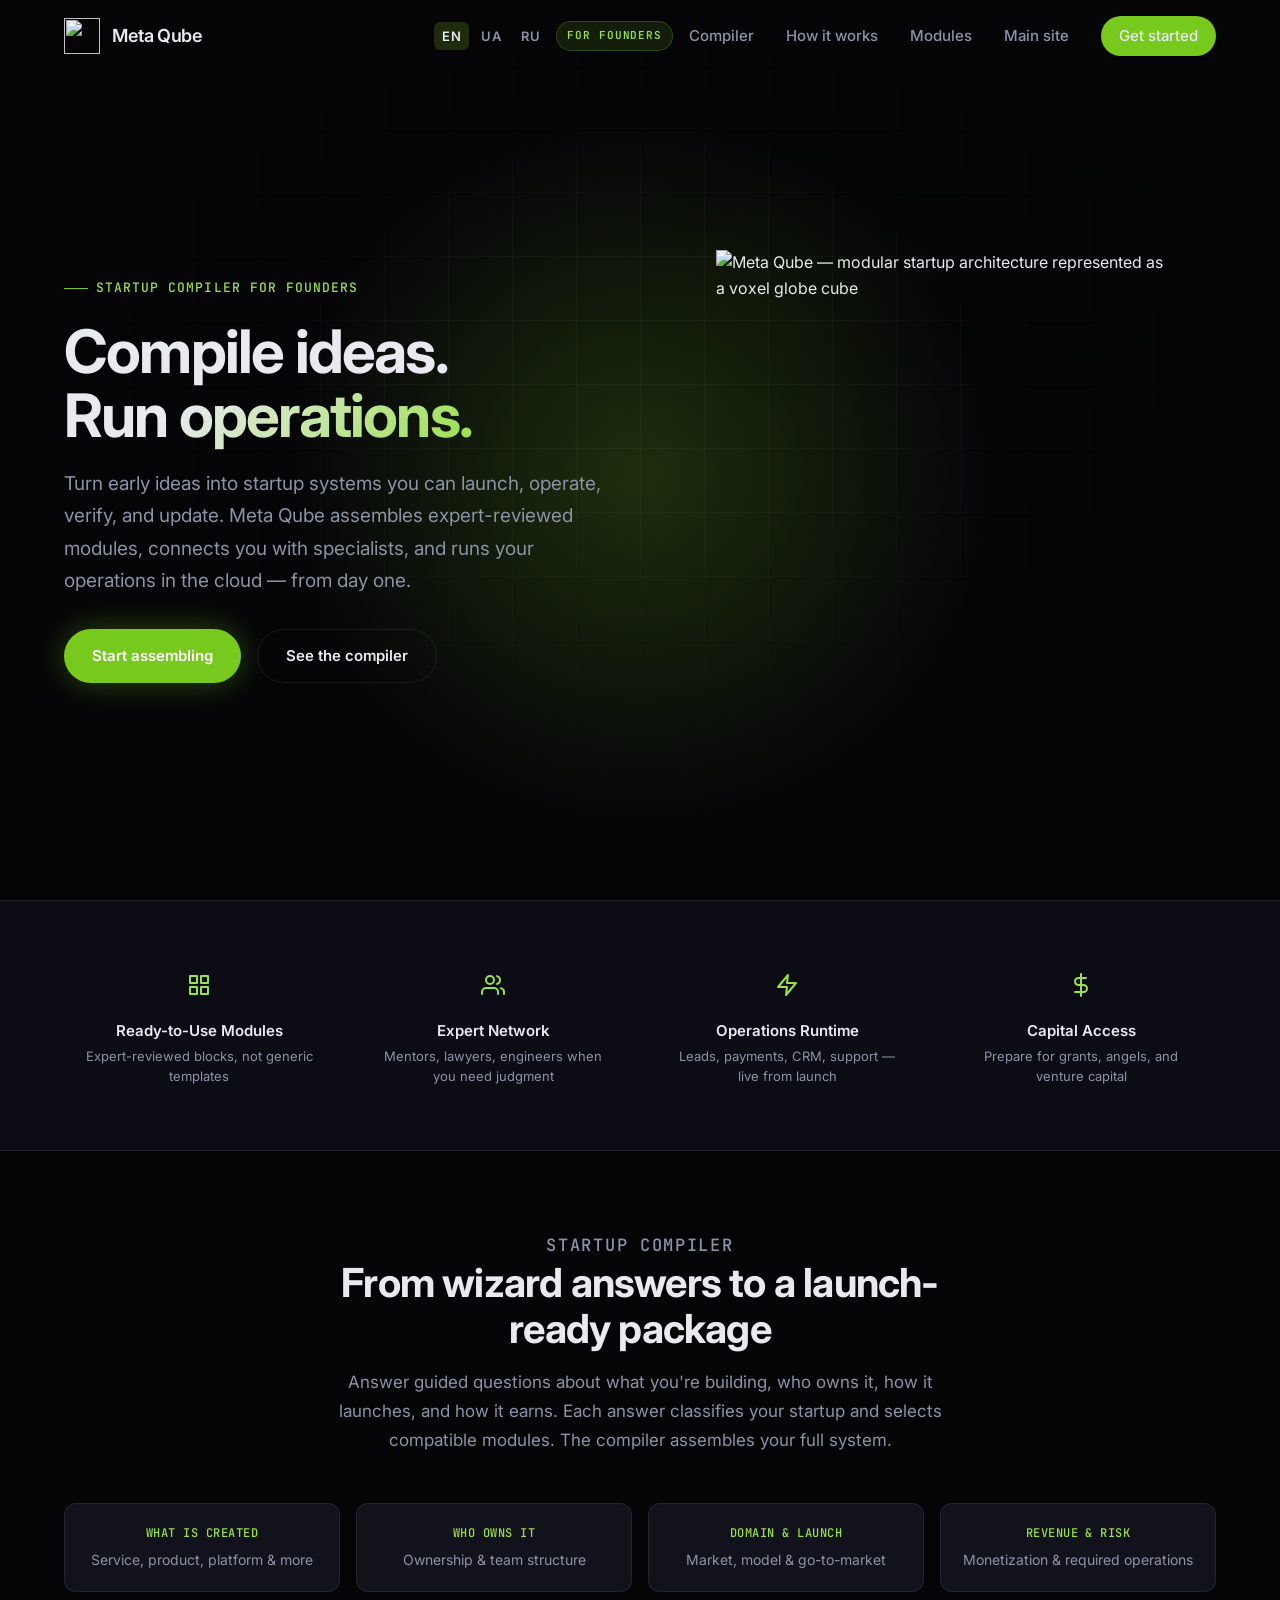
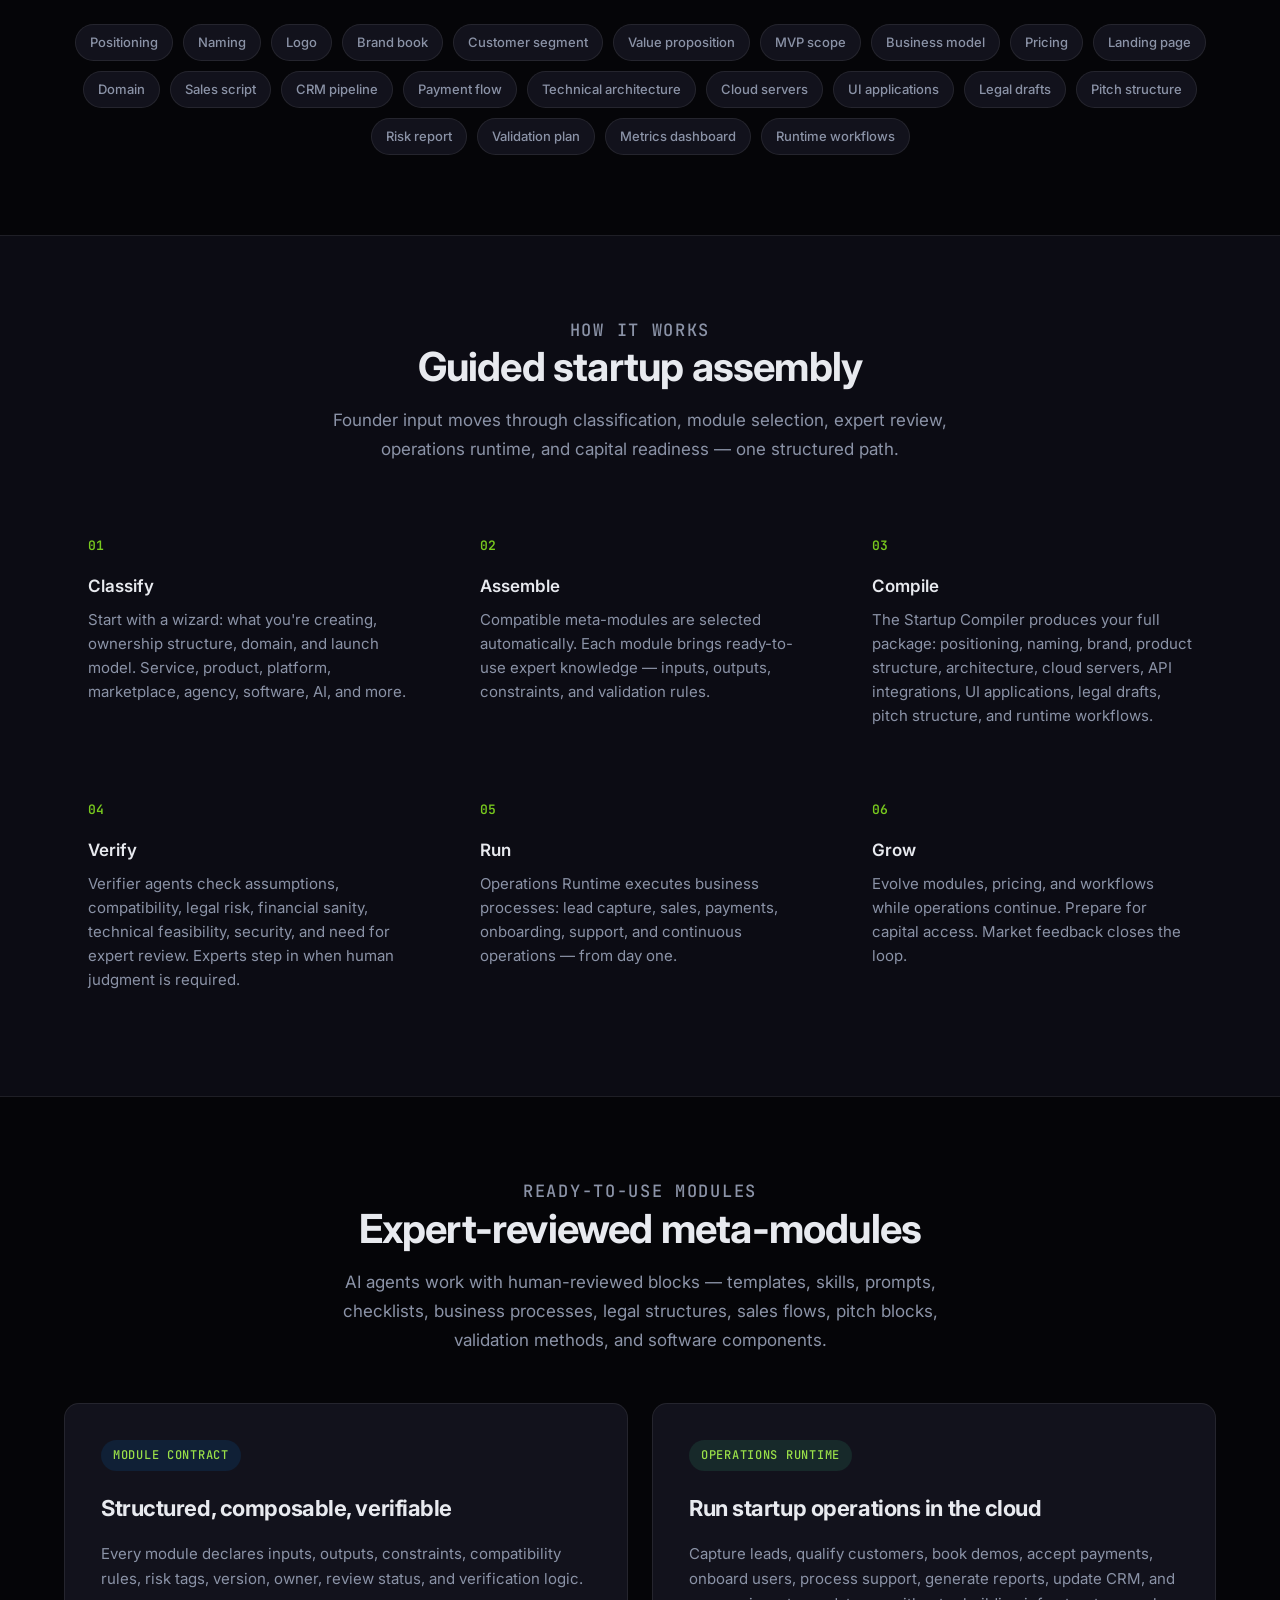
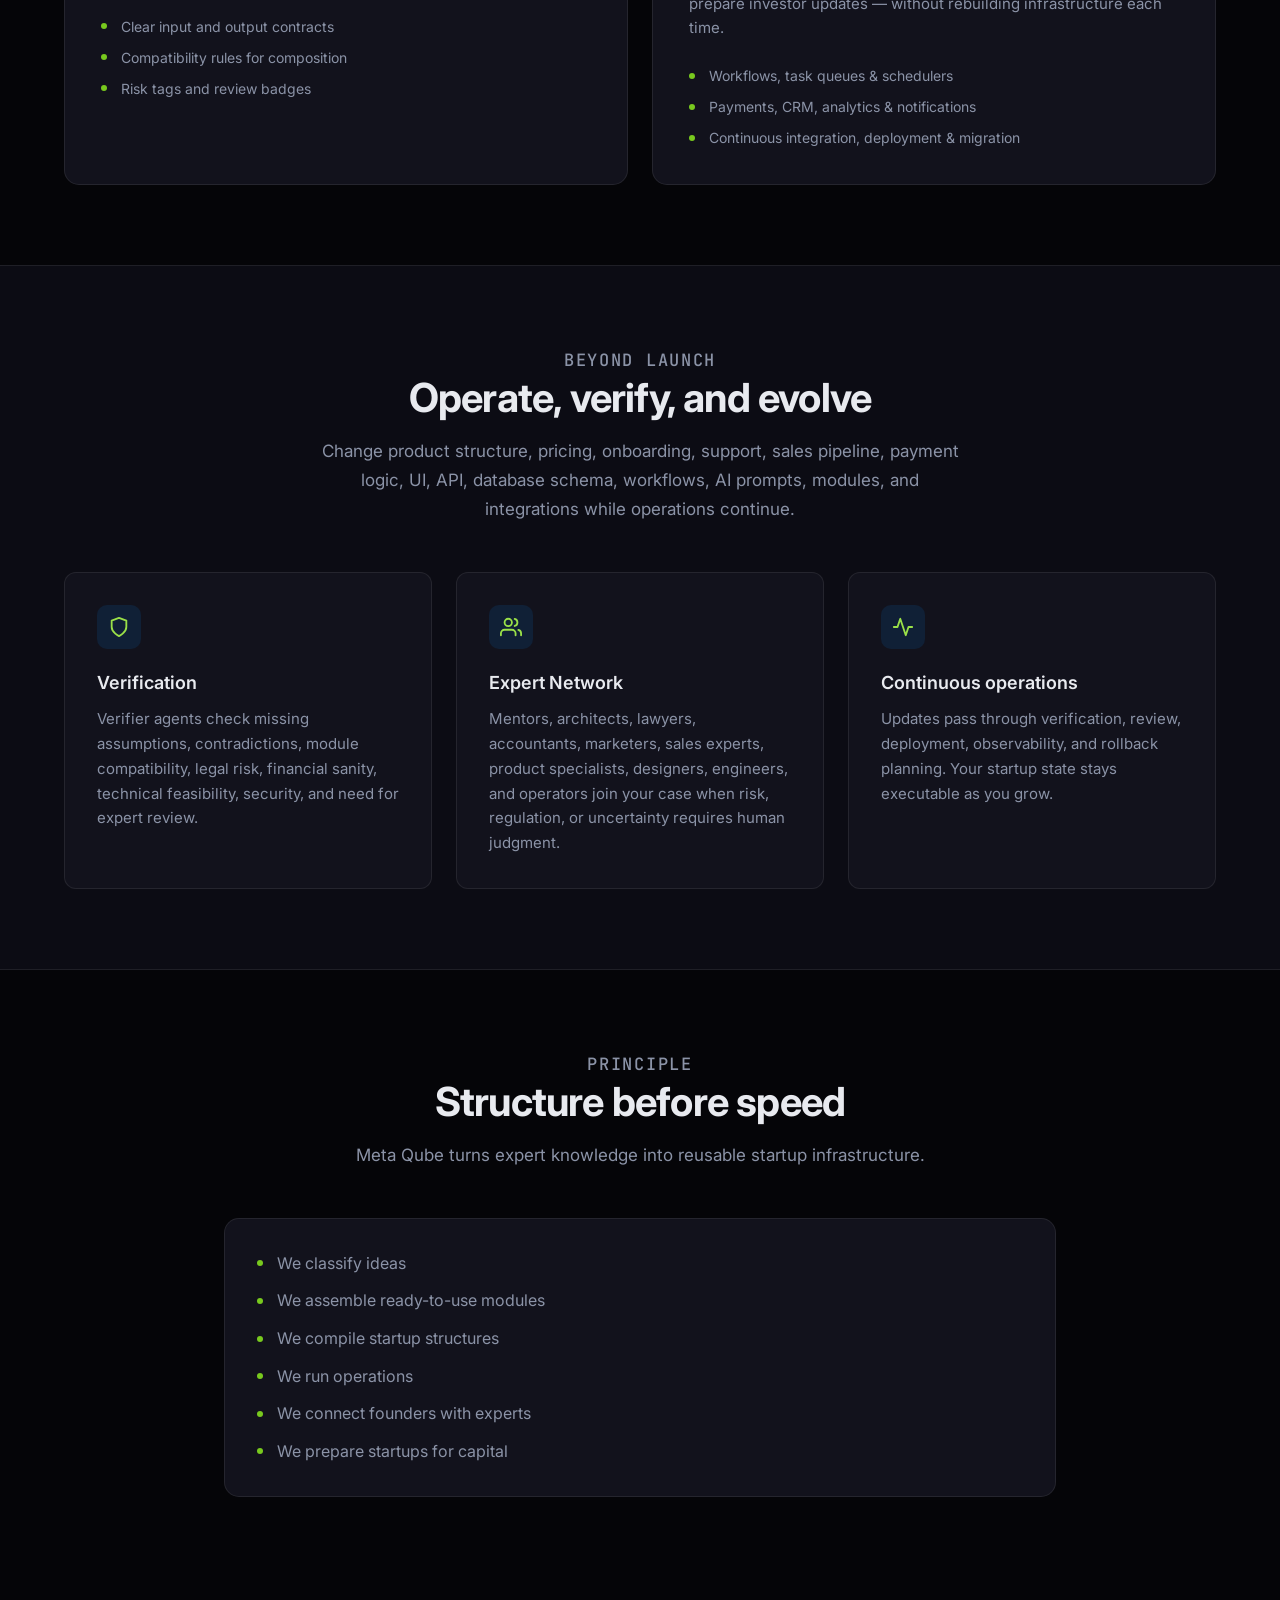
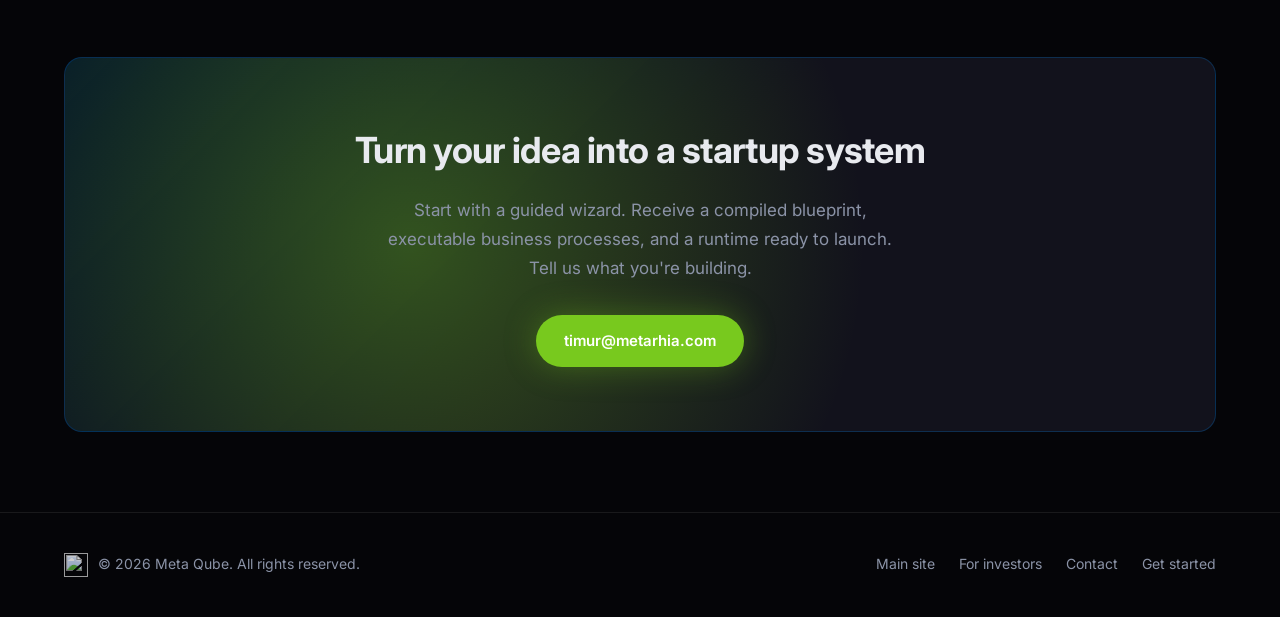
==== index.html @ b12779e6 "Initial landing" ====
<!DOCTYPE html>
<html lang="en">
<head>
  <meta charset="UTF-8">
  <meta name="viewport" content="width=device-width, initial-scale=1.0">
  <meta name="description" content="Meta Qube helps founders turn ideas into structured, launchable, and executable startup systems with reviewed modules, expert support, and cloud operations.">
  <meta name="theme-color" content="#78C91E">
  <title>Meta Qube for Founders — Compile ideas. Run operations.</title>

  <link rel="alternate" hreflang="en" href="https://founders.meta-qube.com/">
  <link rel="alternate" hreflang="uk" href="https://founders.meta-qube.com/ua/">
  <link rel="alternate" hreflang="ru" href="https://founders.meta-qube.com/ru/">
  <link rel="alternate" hreflang="x-default" href="https://founders.meta-qube.com/">

  <link rel="icon" href="https://meta-qube.com/favicon.ico" sizes="any">
  <link rel="icon" href="https://meta-qube.com/favicon-32x32.png" type="image/png" sizes="32x32">
  <link rel="icon" href="https://meta-qube.com/favicon-16x16.png" type="image/png" sizes="16x16">
  <link rel="apple-touch-icon" href="https://meta-qube.com/apple-touch-icon.png">
  <link rel="manifest" href="/site.webmanifest">

  <link rel="preconnect" href="https://fonts.googleapis.com">
  <link rel="preconnect" href="https://fonts.gstatic.com" crossorigin>
  <link href="https://fonts.googleapis.com/css2?family=Inter:wght@400;500;600;700&family=JetBrains+Mono:wght@500&display=swap" rel="stylesheet">
  <link rel="stylesheet" href="/styles.css">
</head>
<body class="audience-founders">
  <header class="site-header" id="header">
    <div class="container header-inner">
      <a href="/" class="logo">
        <img src="https://meta-qube.com/images/metaqube.png" alt="" width="36" height="36">
        Meta Qube
      </a>
      <nav class="lang-switch" aria-label="Language">
        <a href="/" class="lang-link active" hreflang="en" aria-current="page">EN</a>
        <a href="/ua/" class="lang-link" hreflang="uk">UA</a>
        <a href="/ru/" class="lang-link" hreflang="ru">RU</a>
      </nav>
      <span class="audience-badge">For founders</span>
      <button class="menu-toggle" id="menu-toggle" aria-label="Toggle menu" aria-expanded="false">
        <svg width="24" height="24" viewBox="0 0 24 24" fill="none" stroke="currentColor" stroke-width="2" stroke-linecap="round">
          <line x1="4" y1="7" x2="20" y2="7"/>
          <line x1="4" y1="12" x2="20" y2="12"/>
          <line x1="4" y1="17" x2="20" y2="17"/>
        </svg>
      </button>
      <nav class="nav" id="nav">
        <a href="#compiler">Compiler</a>
        <a href="#process">How it works</a>
        <a href="#modules">Modules</a>
        <a href="https://meta-qube.com/">Main site</a>
        <a href="#start" class="nav-cta">Get started</a>
      </nav>
    </div>
  </header>

  <main>
    <section class="hero">
      <div class="hero-bg" aria-hidden="true">
        <div class="hero-glow"></div>
        <div class="hero-grid"></div>
      </div>
      <div class="container hero-inner">
        <div class="hero-content">
          <p class="eyebrow">Startup Compiler for founders</p>
          <h1>Compile ideas.<br><span>Run operations.</span></h1>
          <p class="hero-lead">
            Turn early ideas into startup systems you can launch, operate, verify,
            and update. Meta Qube assembles expert-reviewed modules, connects you
            with specialists, and runs your operations in the cloud — from day one.
          </p>
          <div class="hero-actions">
            <a href="#start" class="btn btn-primary">Start assembling</a>
            <a href="#compiler" class="btn btn-secondary">See the compiler</a>
          </div>
        </div>
        <div class="hero-visual">
          <img
            class="hero-cube"
            src="https://meta-qube.com/images/metaqube.png"
            alt="Meta Qube — modular startup architecture represented as a voxel globe cube"
            width="448"
            height="448"
          >
        </div>
      </div>
    </section>

    <section class="pillars" aria-label="Four engines for founders">
      <div class="container pillars-grid">
        <div class="pillar">
          <div class="pillar-icon" aria-hidden="true">
            <svg viewBox="0 0 24 24" fill="none" stroke="currentColor" stroke-width="2" stroke-linecap="round" stroke-linejoin="round">
              <rect x="3" y="3" width="7" height="7"/>
              <rect x="14" y="3" width="7" height="7"/>
              <rect x="14" y="14" width="7" height="7"/>
              <rect x="3" y="14" width="7" height="7"/>
            </svg>
          </div>
          <div class="pillar-label">Ready-to-Use Modules</div>
          <div class="pillar-desc">Expert-reviewed blocks, not generic templates</div>
        </div>
        <div class="pillar">
          <div class="pillar-icon" aria-hidden="true">
            <svg viewBox="0 0 24 24" fill="none" stroke="currentColor" stroke-width="2" stroke-linecap="round" stroke-linejoin="round">
              <path d="M17 21v-2a4 4 0 0 0-4-4H5a4 4 0 0 0-4 4v2"/>
              <circle cx="9" cy="7" r="4"/>
              <path d="M23 21v-2a4 4 0 0 0-3-3.87"/>
              <path d="M16 3.13a4 4 0 0 1 0 7.75"/>
            </svg>
          </div>
          <div class="pillar-label">Expert Network</div>
          <div class="pillar-desc">Mentors, lawyers, engineers when you need judgment</div>
        </div>
        <div class="pillar">
          <div class="pillar-icon" aria-hidden="true">
            <svg viewBox="0 0 24 24" fill="none" stroke="currentColor" stroke-width="2" stroke-linecap="round" stroke-linejoin="round">
              <polygon points="13 2 3 14 12 14 11 22 21 10 12 10 13 2"/>
            </svg>
          </div>
          <div class="pillar-label">Operations Runtime</div>
          <div class="pillar-desc">Leads, payments, CRM, support — live from launch</div>
        </div>
        <div class="pillar">
          <div class="pillar-icon" aria-hidden="true">
            <svg viewBox="0 0 24 24" fill="none" stroke="currentColor" stroke-width="2" stroke-linecap="round" stroke-linejoin="round">
              <line x1="12" y1="1" x2="12" y2="23"/>
              <path d="M17 5H9.5a3.5 3.5 0 0 0 0 7h5a3.5 3.5 0 0 1 0 7H6"/>
            </svg>
          </div>
          <div class="pillar-label">Capital Access</div>
          <div class="pillar-desc">Prepare for grants, angels, and venture capital</div>
        </div>
      </div>
    </section>

    <section id="compiler">
      <div class="container">
        <header class="section-header centered">
          <p class="section-tag">Startup Compiler</p>
          <h2>From wizard answers to a launch-ready package</h2>
          <p>
            Answer guided questions about what you're building, who owns it, how
            it launches, and how it earns. Each answer classifies your startup and
            selects compatible modules. The compiler assembles your full system.
          </p>
        </header>
        <div class="module-contract">
          <div class="contract-item">
            <span class="contract-key">What is created</span>
            <span class="contract-val">Service, product, platform &amp; more</span>
          </div>
          <div class="contract-item">
            <span class="contract-key">Who owns it</span>
            <span class="contract-val">Ownership &amp; team structure</span>
          </div>
          <div class="contract-item">
            <span class="contract-key">Domain &amp; launch</span>
            <span class="contract-val">Market, model &amp; go-to-market</span>
          </div>
          <div class="contract-item">
            <span class="contract-key">Revenue &amp; risk</span>
            <span class="contract-val">Monetization &amp; required operations</span>
          </div>
        </div>
        <div class="tag-cloud" aria-label="Compiler outputs">
          <span class="tag">Positioning</span>
          <span class="tag">Naming</span>
          <span class="tag">Logo</span>
          <span class="tag">Brand book</span>
          <span class="tag">Customer segment</span>
          <span class="tag">Value proposition</span>
          <span class="tag">MVP scope</span>
          <span class="tag">Business model</span>
          <span class="tag">Pricing</span>
          <span class="tag">Landing page</span>
          <span class="tag">Domain</span>
          <span class="tag">Sales script</span>
          <span class="tag">CRM pipeline</span>
          <span class="tag">Payment flow</span>
          <span class="tag">Technical architecture</span>
          <span class="tag">Cloud servers</span>
          <span class="tag">UI applications</span>
          <span class="tag">Legal drafts</span>
          <span class="tag">Pitch structure</span>
          <span class="tag">Risk report</span>
          <span class="tag">Validation plan</span>
          <span class="tag">Metrics dashboard</span>
          <span class="tag">Runtime workflows</span>
        </div>
      </div>
    </section>

    <section class="process" id="process">
      <div class="container">
        <header class="section-header centered">
          <p class="section-tag">How it works</p>
          <h2>Guided startup assembly</h2>
          <p>
            Founder input moves through classification, module selection, expert
            review, operations runtime, and capital readiness — one structured path.
          </p>
        </header>
        <div class="process-steps">
          <div class="process-step">
            <h3>Classify</h3>
            <p>
              Start with a wizard: what you're creating, ownership structure,
              domain, and launch model. Service, product, platform, marketplace,
              agency, software, AI, and more.
            </p>
          </div>
          <div class="process-step">
            <h3>Assemble</h3>
            <p>
              Compatible meta-modules are selected automatically. Each module
              brings ready-to-use expert knowledge — inputs, outputs, constraints,
              and validation rules.
            </p>
          </div>
          <div class="process-step">
            <h3>Compile</h3>
            <p>
              The Startup Compiler produces your full package: positioning, naming,
              brand, product structure, architecture, cloud servers, API integrations,
              UI applications, legal drafts, pitch structure, and runtime workflows.
            </p>
          </div>
          <div class="process-step">
            <h3>Verify</h3>
            <p>
              Verifier agents check assumptions, compatibility, legal risk, financial
              sanity, technical feasibility, security, and need for expert review.
              Experts step in when human judgment is required.
            </p>
          </div>
          <div class="process-step">
            <h3>Run</h3>
            <p>
              Operations Runtime executes business processes: lead capture, sales,
              payments, onboarding, support, and continuous operations — from day one.
            </p>
          </div>
          <div class="process-step">
            <h3>Grow</h3>
            <p>
              Evolve modules, pricing, and workflows while operations continue.
              Prepare for capital access. Market feedback closes the loop.
            </p>
          </div>
        </div>
      </div>
    </section>

    <section id="modules">
      <div class="container">
        <header class="section-header centered">
          <p class="section-tag">Ready-to-Use Modules</p>
          <h2>Expert-reviewed meta-modules</h2>
          <p>
            AI agents work with human-reviewed blocks — templates, skills, prompts,
            checklists, business processes, legal structures, sales flows, pitch blocks,
            validation methods, and software components.
          </p>
        </header>
        <div class="platform-grid">
          <article class="platform-card">
            <div class="platform-badge">Module contract</div>
            <h3>Structured, composable, verifiable</h3>
            <p>
              Every module declares inputs, outputs, constraints, compatibility rules,
              risk tags, version, owner, review status, and verification logic.
            </p>
            <ul class="feature-list">
              <li>Clear input and output contracts</li>
              <li>Compatibility rules for composition</li>
              <li>Risk tags and review badges</li>
            </ul>
          </article>
          <article class="platform-card">
            <div class="platform-badge accent-green">Operations Runtime</div>
            <h3>Run startup operations in the cloud</h3>
            <p>
              Capture leads, qualify customers, book demos, accept payments, onboard
              users, process support, generate reports, update CRM, and prepare
              investor updates — without rebuilding infrastructure each time.
            </p>
            <ul class="feature-list">
              <li>Workflows, task queues &amp; schedulers</li>
              <li>Payments, CRM, analytics &amp; notifications</li>
              <li>Continuous integration, deployment &amp; migration</li>
            </ul>
          </article>
        </div>
      </div>
    </section>

    <section class="capabilities">
      <div class="container">
        <header class="section-header centered">
          <p class="section-tag">Beyond launch</p>
          <h2>Operate, verify, and evolve</h2>
          <p>
            Change product structure, pricing, onboarding, support, sales pipeline,
            payment logic, UI, API, database schema, workflows, AI prompts, modules,
            and integrations while operations continue.
          </p>
        </header>
        <div class="card-grid">
          <article class="card">
            <div class="card-icon" aria-hidden="true">
              <svg viewBox="0 0 24 24" fill="none" stroke="currentColor" stroke-width="2" stroke-linecap="round" stroke-linejoin="round">
                <path d="M12 22s8-4 8-10V5l-8-3-8 3v7c0 6 8 10 8 10z"/>
              </svg>
            </div>
            <h3>Verification</h3>
            <p>
              Verifier agents check missing assumptions, contradictions, module
              compatibility, legal risk, financial sanity, technical feasibility,
              security, and need for expert review.
            </p>
          </article>
          <article class="card">
            <div class="card-icon" aria-hidden="true">
              <svg viewBox="0 0 24 24" fill="none" stroke="currentColor" stroke-width="2" stroke-linecap="round" stroke-linejoin="round">
                <path d="M17 21v-2a4 4 0 0 0-4-4H5a4 4 0 0 0-4 4v2"/>
                <circle cx="9" cy="7" r="4"/>
                <path d="M23 21v-2a4 4 0 0 0-3-3.87"/>
                <path d="M16 3.13a4 4 0 0 1 0 7.75"/>
              </svg>
            </div>
            <h3>Expert Network</h3>
            <p>
              Mentors, architects, lawyers, accountants, marketers, sales experts,
              product specialists, designers, engineers, and operators join your case
              when risk, regulation, or uncertainty requires human judgment.
            </p>
          </article>
          <article class="card">
            <div class="card-icon" aria-hidden="true">
              <svg viewBox="0 0 24 24" fill="none" stroke="currentColor" stroke-width="2" stroke-linecap="round" stroke-linejoin="round">
                <polyline points="22 12 18 12 15 21 9 3 6 12 2 12"/>
              </svg>
            </div>
            <h3>Continuous operations</h3>
            <p>
              Updates pass through verification, review, deployment, observability,
              and rollback planning. Your startup state stays executable as you grow.
            </p>
          </article>
        </div>
      </div>
    </section>

    <section class="formula" id="principle">
      <div class="container">
        <header class="section-header centered">
          <p class="section-tag">Principle</p>
          <h2>Structure before speed</h2>
          <p>Meta Qube turns expert knowledge into reusable startup infrastructure.</p>
        </header>
        <div class="formula-box">
          <ul class="principle-list">
            <li>We classify ideas</li>
            <li>We assemble ready-to-use modules</li>
            <li>We compile startup structures</li>
            <li>We run operations</li>
            <li>We connect founders with experts</li>
            <li>We prepare startups for capital</li>
          </ul>
        </div>
      </div>
    </section>

    <section class="cta" id="start">
      <div class="container">
        <div class="cta-box">
          <h2>Turn your idea into a startup system</h2>
          <p>
            Start with a guided wizard. Receive a compiled blueprint, executable
            business processes, and a runtime ready to launch. Tell us what
            you're building.
          </p>
          <a href="mailto:timur@metarhia.com" class="btn btn-primary">timur@metarhia.com</a>
        </div>
      </div>
    </section>
  </main>

  <footer class="site-footer">
    <div class="container footer-inner">
      <div class="footer-brand">
        <img src="https://meta-qube.com/images/metaqube.png" alt="" width="24" height="24">
        <span>&copy; 2026 Meta Qube. All rights reserved.</span>
      </div>
      <div class="footer-links">
        <a href="https://meta-qube.com/">Main site</a>
        <a href="https://capital.meta-qube.com/">For investors</a>
        <a href="mailto:timur@metarhia.com">Contact</a>
        <a href="#start">Get started</a>
      </div>
    </div>
  </footer>

  <script>
    const header = document.getElementById('header');
    const menuToggle = document.getElementById('menu-toggle');
    const nav = document.getElementById('nav');

    window.addEventListener('scroll', () => {
      header.classList.toggle('scrolled', window.scrollY > 20);
    }, { passive: true });

    menuToggle.addEventListener('click', () => {
      const open = nav.classList.toggle('open');
      menuToggle.setAttribute('aria-expanded', open);
    });

    nav.querySelectorAll('a').forEach(link => {
      link.addEventListener('click', () => {
        nav.classList.remove('open');
        menuToggle.setAttribute('aria-expanded', 'false');
      });
    });
  </script>
</body>
</html>
---- styles.css ----
:root {
  --bg: #050508;
  --bg-elevated: #0c0c14;
  --surface: #12121c;
  --border: rgba(255, 255, 255, 0.08);
  --text: #e8eaef;
  --text-muted: #8b93a7;
  --accent: #0080e8;
  --accent-bright: #33a0ff;
  --accent-glow: rgba(0, 128, 232, 0.35);
  --green: #3ecf8e;
  --font-sans: "Inter", system-ui, -apple-system, sans-serif;
  --font-mono: "JetBrains Mono", ui-monospace, monospace;
  --max-width: 72rem;
  --radius: 0.75rem;
}

*,
*::before,
*::after {
  box-sizing: border-box;
}

html {
  scroll-behavior: smooth;
}

body {
  margin: 0;
  font-family: var(--font-sans);
  font-size: 1rem;
  line-height: 1.6;
  color: var(--text);
  background: var(--bg);
  -webkit-font-smoothing: antialiased;
}

img {
  max-width: 100%;
  height: auto;
  display: block;
}

a {
  color: var(--accent-bright);
  text-decoration: none;
  transition: color 0.2s;
}

a:hover {
  color: #6bc4ff;
}

.container {
  width: min(100% - 2rem, var(--max-width));
  margin-inline: auto;
}

/* Header */

.site-header {
  position: fixed;
  inset: 0 0 auto;
  z-index: 100;
  border-bottom: 1px solid transparent;
  transition: background 0.3s, border-color 0.3s, backdrop-filter 0.3s;
}

.site-header.scrolled {
  background: rgba(5, 5, 8, 0.85);
  backdrop-filter: blur(12px);
  border-bottom-color: var(--border);
}

.header-inner {
  display: flex;
  align-items: center;
  justify-content: space-between;
  padding-block: 1rem;
}

.logo {
  display: flex;
  align-items: center;
  gap: 0.75rem;
  color: var(--text);
  font-weight: 600;
  font-size: 1.125rem;
  letter-spacing: -0.02em;
}

.logo img {
  width: 2.25rem;
  height: 2.25rem;
}

.nav {
  display: flex;
  align-items: center;
  gap: 2rem;
}

.nav a {
  color: var(--text-muted);
  font-size: 0.9375rem;
  font-weight: 500;
}

.nav a:hover {
  color: var(--text);
}

.nav-cta {
  color: var(--text) !important;
  background: var(--accent);
  padding: 0.5rem 1.125rem;
  border-radius: 999px;
  font-weight: 600;
}

.nav-cta:hover {
  background: var(--accent-bright);
  color: var(--text) !important;
}

.lang-switch {
  display: flex;
  align-items: center;
  gap: 0.25rem;
  margin-left: auto;
  margin-right: 1rem;
}

.lang-link {
  color: var(--text-muted);
  font-size: 0.8125rem;
  font-weight: 600;
  letter-spacing: 0.04em;
  padding: 0.25rem 0.5rem;
  border-radius: 0.375rem;
  transition: color 0.2s, background 0.2s;
}

.lang-link:hover {
  color: var(--text);
  background: rgba(255, 255, 255, 0.06);
}

.lang-link.active {
  color: var(--text);
  background: rgba(0, 128, 232, 0.2);
}

.menu-toggle {
  display: none;
  background: none;
  border: none;
  color: var(--text);
  cursor: pointer;
  padding: 0.25rem;
}

/* Hero */

.hero {
  position: relative;
  min-height: 100vh;
  display: flex;
  align-items: center;
  padding-block: 7rem 4rem;
  overflow: hidden;
}

.hero-bg {
  position: absolute;
  inset: 0;
  pointer-events: none;
}

.hero-glow {
  position: absolute;
  top: 10%;
  left: 50%;
  translate: -50% 0;
  width: min(90vw, 48rem);
  height: min(90vw, 48rem);
  background: radial-gradient(circle, var(--accent-glow) 0%, transparent 65%);
  opacity: 0.6;
}

.hero-grid {
  position: absolute;
  inset: 0;
  background-image:
    linear-gradient(rgba(255, 255, 255, 0.03) 1px, transparent 1px),
    linear-gradient(90deg, rgba(255, 255, 255, 0.03) 1px, transparent 1px);
  background-size: 4rem 4rem;
  mask-image: radial-gradient(ellipse 70% 60% at 50% 40%, black 20%, transparent 75%);
}

.hero-inner {
  position: relative;
  display: grid;
  grid-template-columns: 1fr 1fr;
  gap: 3rem;
  align-items: center;
}

.hero-content {
  max-width: 34rem;
}

.eyebrow {
  display: inline-flex;
  align-items: center;
  gap: 0.5rem;
  font-family: var(--font-mono);
  font-size: 0.8125rem;
  font-weight: 500;
  letter-spacing: 0.08em;
  text-transform: uppercase;
  color: var(--accent-bright);
  margin-bottom: 1.25rem;
}

.eyebrow::before {
  content: "";
  width: 1.5rem;
  height: 1px;
  background: var(--accent);
}

.hero h1 {
  font-size: clamp(2.5rem, 5vw, 3.75rem);
  font-weight: 700;
  line-height: 1.08;
  letter-spacing: -0.03em;
  margin: 0 0 1.25rem;
}

.hero h1 span {
  background: linear-gradient(135deg, var(--text) 30%, var(--accent-bright));
  -webkit-background-clip: text;
  background-clip: text;
  -webkit-text-fill-color: transparent;
}

.hero-lead {
  font-size: 1.1875rem;
  color: var(--text-muted);
  margin: 0 0 2rem;
  line-height: 1.7;
}

.hero-actions {
  display: flex;
  flex-wrap: wrap;
  gap: 1rem;
}

.btn {
  display: inline-flex;
  align-items: center;
  justify-content: center;
  gap: 0.5rem;
  padding: 0.875rem 1.75rem;
  border-radius: 999px;
  font-weight: 600;
  font-size: 0.9375rem;
  border: none;
  cursor: pointer;
  transition: transform 0.2s, box-shadow 0.2s, background 0.2s;
}

.btn:hover {
  transform: translateY(-1px);
}

.btn-primary {
  background: var(--accent);
  color: #fff;
  box-shadow: 0 0 2rem var(--accent-glow);
}

.btn-primary:hover {
  background: var(--accent-bright);
  color: #fff;
  box-shadow: 0 0 2.5rem var(--accent-glow);
}

.btn-secondary {
  background: transparent;
  color: var(--text);
  border: 1px solid var(--border);
}

.btn-secondary:hover {
  border-color: rgba(255, 255, 255, 0.2);
  background: rgba(255, 255, 255, 0.04);
  color: var(--text);
}

.hero-visual {
  display: flex;
  justify-content: center;
  align-items: center;
}

.hero-cube {
  width: min(100%, 28rem);
  filter: drop-shadow(0 0 4rem var(--accent-glow));
  animation: float 6s ease-in-out infinite;
}

@keyframes float {
  0%, 100% { transform: translateY(0); }
  50% { transform: translateY(-12px); }
}

/* Pillars */

.pillars {
  padding-block: 3rem;
  border-block: 1px solid var(--border);
  background: var(--bg-elevated);
}

.pillars-grid {
  display: grid;
  grid-template-columns: repeat(4, 1fr);
  gap: 1.5rem;
}

.pillar {
  text-align: center;
  padding: 1rem;
}

.pillar-icon {
  width: 2.5rem;
  height: 2.5rem;
  display: flex;
  align-items: center;
  justify-content: center;
  margin: 0 auto 0.875rem;
  color: var(--accent-bright);
}

.pillar-icon svg {
  width: 1.5rem;
  height: 1.5rem;
}

.pillar-label {
  font-weight: 600;
  font-size: 0.9375rem;
  margin-bottom: 0.25rem;
}

.pillar-desc {
  font-size: 0.8125rem;
  color: var(--text-muted);
  line-height: 1.5;
}

/* Platform */

.platform-grid {
  display: grid;
  grid-template-columns: repeat(2, 1fr);
  gap: 1.5rem;
}

.platform-card {
  background: var(--surface);
  border: 1px solid var(--border);
  border-radius: calc(var(--radius) * 1.25);
  padding: 2.25rem;
}

.platform-card h3 {
  font-size: 1.375rem;
  font-weight: 700;
  letter-spacing: -0.02em;
  margin: 0 0 1rem;
}

.platform-card > p {
  color: var(--text-muted);
  font-size: 0.9375rem;
  line-height: 1.65;
  margin: 0 0 1.5rem;
}

.platform-badge {
  display: inline-block;
  font-family: var(--font-mono);
  font-size: 0.75rem;
  font-weight: 500;
  letter-spacing: 0.06em;
  text-transform: uppercase;
  color: var(--accent-bright);
  background: rgba(0, 128, 232, 0.12);
  padding: 0.375rem 0.75rem;
  border-radius: 999px;
  margin-bottom: 1.25rem;
}

.platform-badge.accent-green {
  color: var(--green);
  background: rgba(62, 207, 142, 0.12);
}

.feature-list {
  list-style: none;
  margin: 0;
  padding: 0;
  display: grid;
  gap: 0.625rem;
}

.feature-list li {
  position: relative;
  padding-left: 1.25rem;
  font-size: 0.875rem;
  color: var(--text-muted);
  line-height: 1.5;
}

.feature-list li::before {
  content: "";
  position: absolute;
  left: 0;
  top: 0.55em;
  width: 0.375rem;
  height: 0.375rem;
  border-radius: 50%;
  background: var(--accent);
}

/* Modules */

.module-contract {
  display: grid;
  grid-template-columns: repeat(4, 1fr);
  gap: 1rem;
  margin-bottom: 2rem;
}

.contract-item {
  background: var(--surface);
  border: 1px solid var(--border);
  border-radius: var(--radius);
  padding: 1.25rem;
  text-align: center;
}

.contract-key {
  display: block;
  font-family: var(--font-mono);
  font-size: 0.75rem;
  font-weight: 500;
  letter-spacing: 0.04em;
  text-transform: uppercase;
  color: var(--accent-bright);
  margin-bottom: 0.375rem;
}

.contract-val {
  display: block;
  font-size: 0.875rem;
  color: var(--text-muted);
}

.tag-cloud {
  display: flex;
  flex-wrap: wrap;
  gap: 0.625rem;
  justify-content: center;
}

.tag {
  font-size: 0.8125rem;
  font-weight: 500;
  color: var(--text-muted);
  background: var(--surface);
  border: 1px solid var(--border);
  padding: 0.4375rem 0.875rem;
  border-radius: 999px;
  transition: border-color 0.2s, color 0.2s;
}

.tag:hover {
  border-color: rgba(0, 128, 232, 0.35);
  color: var(--text);
}

/* Capabilities */

.capabilities {
  background: var(--bg-elevated);
  border-block: 1px solid var(--border);
}

/* Formula */

.formula {
  padding-block: 5rem;
}

.formula-box {
  max-width: 52rem;
  margin-inline: auto;
  background: var(--surface);
  border: 1px solid var(--border);
  border-radius: calc(var(--radius) * 1.25);
  padding: 2rem;
  text-align: center;
}

.formula-code {
  display: block;
  font-family: var(--font-mono);
  font-size: clamp(0.75rem, 2vw, 0.875rem);
  line-height: 1.7;
  color: var(--text-muted);
  word-break: break-word;
}

.formula-tagline {
  margin: 1.5rem 0 0;
  font-size: 1.0625rem;
  font-weight: 600;
  color: var(--text);
}

.principle-list {
  list-style: none;
  padding: 0;
  margin: 0;
  text-align: left;
  display: grid;
  gap: 0.75rem;
}

.principle-list li {
  position: relative;
  padding-left: 1.25rem;
  color: var(--text-muted);
  line-height: 1.6;
}

.principle-list li::before {
  content: "";
  position: absolute;
  left: 0;
  top: 0.6em;
  width: 0.375rem;
  height: 0.375rem;
  border-radius: 50%;
  background: var(--accent);
}

.platform-badge.accent-amber {
  color: #f5c842;
  background: rgba(245, 200, 66, 0.12);
  border: 1px solid rgba(245, 200, 66, 0.25);
}

/* Sections */

section {
  padding-block: 5rem;
}

.section-header {
  max-width: 40rem;
  margin-bottom: 3rem;
}

.section-header.centered {
  margin-inline: auto;
  text-align: center;
}

.section-tag {
  font-family: var(--font-mono);
  font-size: 0.8125rem;
  font-weight: 500;
  letter-spacing: 0.1em;
  text-transform: uppercase;
  color: var(--accent-bright);
  margin-bottom: 0.75rem;
}

.section-header h2 {
  font-size: clamp(1.875rem, 3.5vw, 2.5rem);
  font-weight: 700;
  letter-spacing: -0.02em;
  line-height: 1.15;
  margin: 0 0 1rem;
}

.section-header p {
  color: var(--text-muted);
  font-size: 1.0625rem;
  margin: 0;
  line-height: 1.7;
}

/* Cards */

.card-grid {
  display: grid;
  grid-template-columns: repeat(3, 1fr);
  gap: 1.5rem;
}

.card {
  background: var(--surface);
  border: 1px solid var(--border);
  border-radius: var(--radius);
  padding: 2rem;
  transition: border-color 0.25s, transform 0.25s;
}

.card:hover {
  border-color: rgba(0, 128, 232, 0.35);
  transform: translateY(-2px);
}

.card-icon {
  width: 2.75rem;
  height: 2.75rem;
  display: flex;
  align-items: center;
  justify-content: center;
  background: rgba(0, 128, 232, 0.12);
  border-radius: 0.625rem;
  color: var(--accent-bright);
  margin-bottom: 1.25rem;
}

.card-icon svg {
  width: 1.375rem;
  height: 1.375rem;
}

.card h3 {
  font-size: 1.125rem;
  font-weight: 600;
  margin: 0 0 0.625rem;
}

.card p {
  color: var(--text-muted);
  font-size: 0.9375rem;
  margin: 0;
  line-height: 1.65;
}

/* Process */

.process {
  background: var(--bg-elevated);
  border-block: 1px solid var(--border);
}

.process-steps {
  display: grid;
  grid-template-columns: repeat(3, 1fr);
  gap: 1.5rem;
  counter-reset: step;
}

.process-step {
  position: relative;
  padding: 1.5rem;
}

.process-step::before {
  counter-increment: step;
  content: counter(step, decimal-leading-zero);
  display: block;
  font-family: var(--font-mono);
  font-size: 0.8125rem;
  font-weight: 600;
  color: var(--accent);
  margin-bottom: 1rem;
}

.process-step h3 {
  font-size: 1.0625rem;
  font-weight: 600;
  margin: 0 0 0.5rem;
}

.process-step p {
  color: var(--text-muted);
  font-size: 0.9375rem;
  margin: 0;
  line-height: 1.6;
}

/* CTA */

.cta {
  padding-block: 5rem;
}

.cta-box {
  position: relative;
  overflow: hidden;
  background: linear-gradient(135deg, rgba(0, 128, 232, 0.15) 0%, var(--surface) 50%);
  border: 1px solid rgba(0, 128, 232, 0.25);
  border-radius: calc(var(--radius) * 1.5);
  padding: clamp(2.5rem, 5vw, 4rem);
  text-align: center;
}

.cta-box::before {
  content: "";
  position: absolute;
  inset: 0;
  background: radial-gradient(circle at 30% 50%, var(--accent-glow), transparent 55%);
  pointer-events: none;
}

.cta-box h2 {
  position: relative;
  font-size: clamp(1.75rem, 3vw, 2.25rem);
  font-weight: 700;
  letter-spacing: -0.02em;
  margin: 0 0 1rem;
}

.cta-box p {
  position: relative;
  color: var(--text-muted);
  font-size: 1.0625rem;
  max-width: 32rem;
  margin: 0 auto 2rem;
  line-height: 1.7;
}

.cta-box .btn {
  position: relative;
}

/* Footer */

.site-footer {
  border-top: 1px solid var(--border);
  padding-block: 2.5rem;
}

.footer-inner {
  display: flex;
  align-items: center;
  justify-content: space-between;
  flex-wrap: wrap;
  gap: 1.5rem;
}

.footer-brand {
  display: flex;
  align-items: center;
  gap: 0.625rem;
  color: var(--text-muted);
  font-size: 0.875rem;
}

.footer-brand img {
  width: 1.5rem;
  height: 1.5rem;
  opacity: 0.8;
}

.footer-links {
  display: flex;
  gap: 1.5rem;
}

.footer-links a {
  color: var(--text-muted);
  font-size: 0.875rem;
}

.footer-links a:hover {
  color: var(--text);
}

/* Responsive */

@media (max-width: 900px) {
  .hero-inner {
    grid-template-columns: 1fr;
    text-align: center;
  }

  .hero-content {
    max-width: none;
  }

  .eyebrow {
    justify-content: center;
  }

  .hero-actions {
    justify-content: center;
  }

  .hero-visual {
    order: -1;
  }

  .hero-cube {
    width: min(70vw, 18rem);
  }

  .pillars-grid {
    grid-template-columns: repeat(2, 1fr);
  }

  .platform-grid {
    grid-template-columns: 1fr;
  }

  .module-contract {
    grid-template-columns: repeat(2, 1fr);
  }

  .card-grid {
    grid-template-columns: 1fr;
  }

  .process-steps {
    grid-template-columns: repeat(2, 1fr);
  }
}

@media (max-width: 640px) {
  .lang-switch {
    margin-right: 0.5rem;
  }

  .menu-toggle {
    display: block;
  }

  .nav {
    display: none;
    position: absolute;
    top: 100%;
    left: 0;
    right: 0;
    flex-direction: column;
    gap: 0;
    background: rgba(5, 5, 8, 0.95);
    backdrop-filter: blur(12px);
    border-bottom: 1px solid var(--border);
    padding: 1rem;
  }

  .nav.open {
    display: flex;
  }

  .nav a {
    padding: 0.75rem 1rem;
    width: 100%;
  }

  .nav-cta {
    text-align: center;
    margin-top: 0.5rem;
  }

  .pillars-grid {
    grid-template-columns: 1fr 1fr;
    gap: 1rem;
  }

  .module-contract {
    grid-template-columns: 1fr;
  }

  .process-steps {
    grid-template-columns: 1fr;
  }

  .footer-inner {
    flex-direction: column;
    text-align: center;
  }
}

/* Audience: founders */

body.audience-founders {
  --accent: #78C91E;
  --accent-bright: #9AE048;
  --accent-glow: rgba(120, 201, 30, 0.35);
  --green: #9AE048;
}

.audience-badge {
  display: none;
  font-family: var(--font-mono);
  font-size: 0.6875rem;
  font-weight: 600;
  letter-spacing: 0.08em;
  text-transform: uppercase;
  color: var(--accent-bright);
  background: rgba(120, 201, 30, 0.12);
  border: 1px solid rgba(120, 201, 30, 0.25);
  padding: 0.3125rem 0.625rem;
  border-radius: 999px;
  margin-left: 0;
  margin-right: 1rem;
}

body.audience-founders .lang-switch,
body.audience-investors .lang-switch {
  margin-left: auto;
  margin-right: 0.5rem;
}

body.audience-founders .lang-link.active,
body.audience-investors .lang-link.active {
  background: color-mix(in srgb, var(--accent) 20%, transparent);
}

@media (min-width: 641px) {
  .audience-badge {
    display: inline-flex;
  }
}

@media (max-width: 640px) {
  .audience-badge {
    display: none;
  }
}
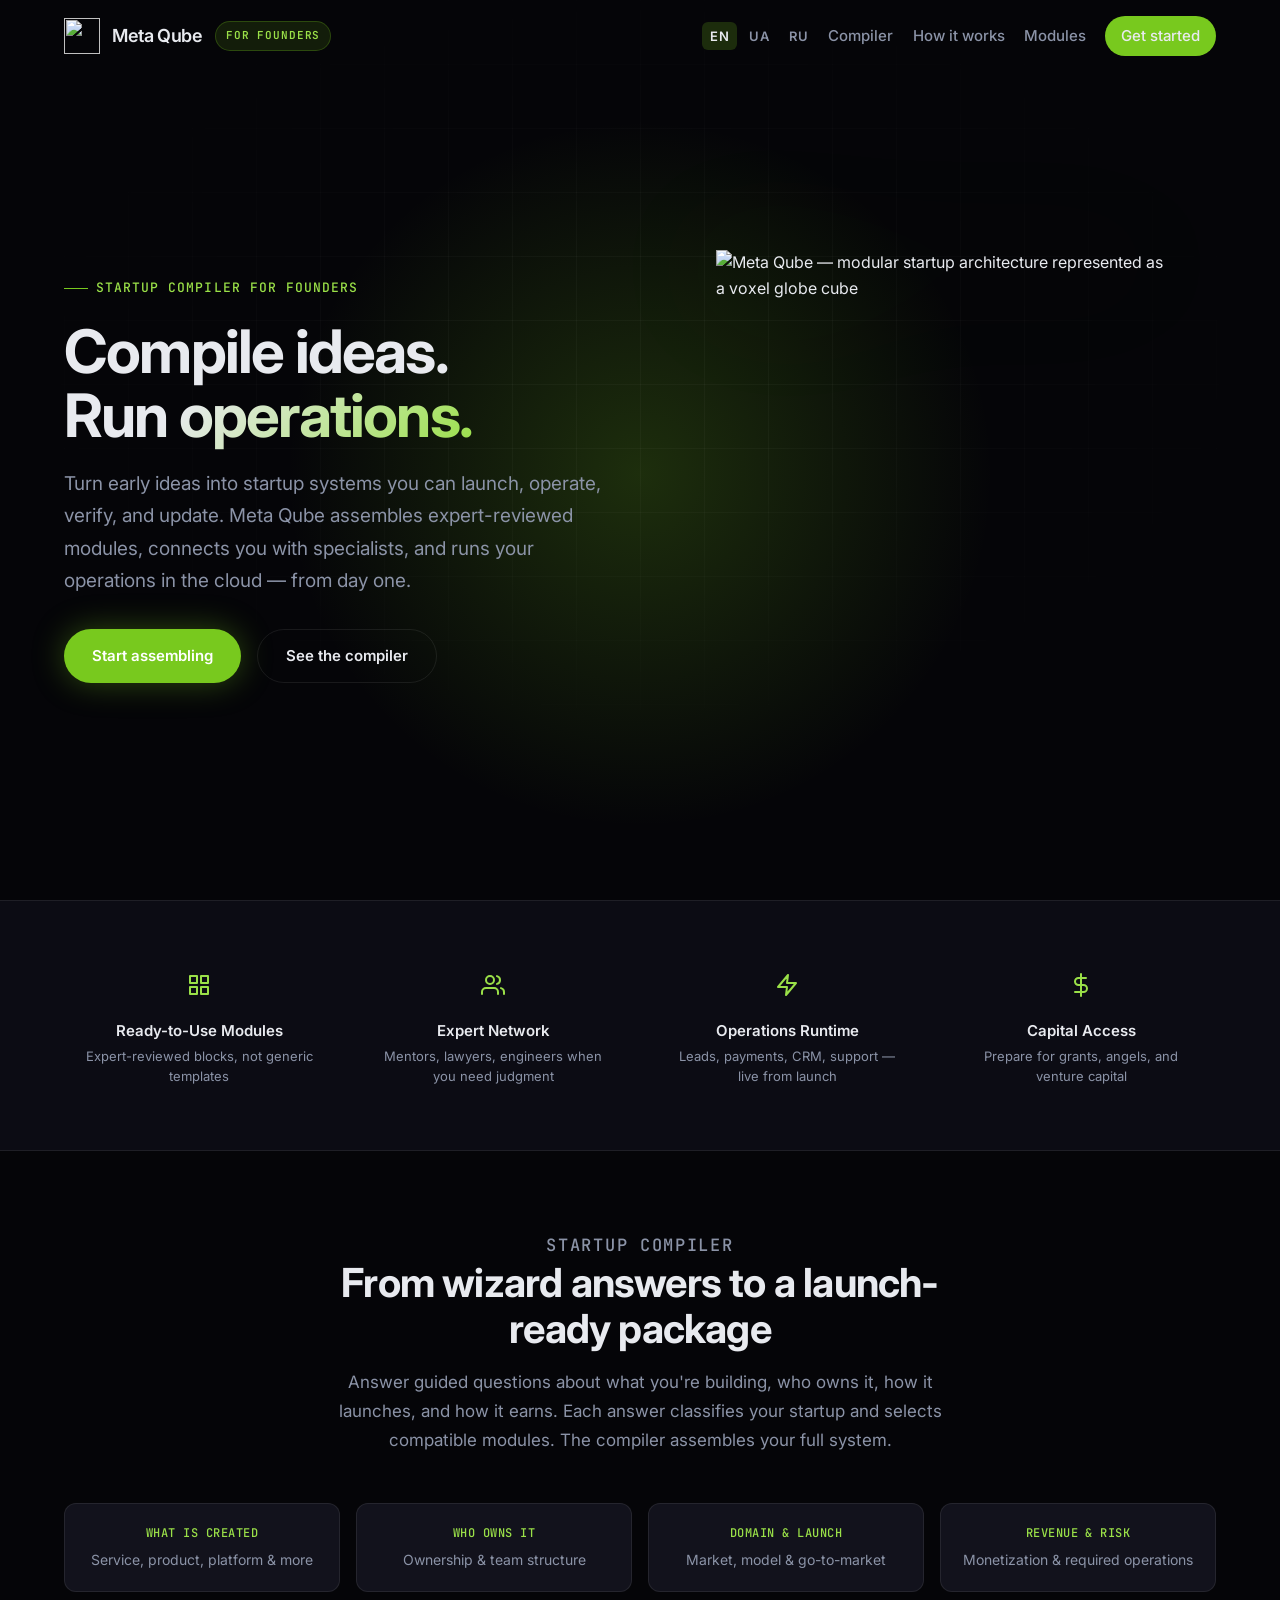
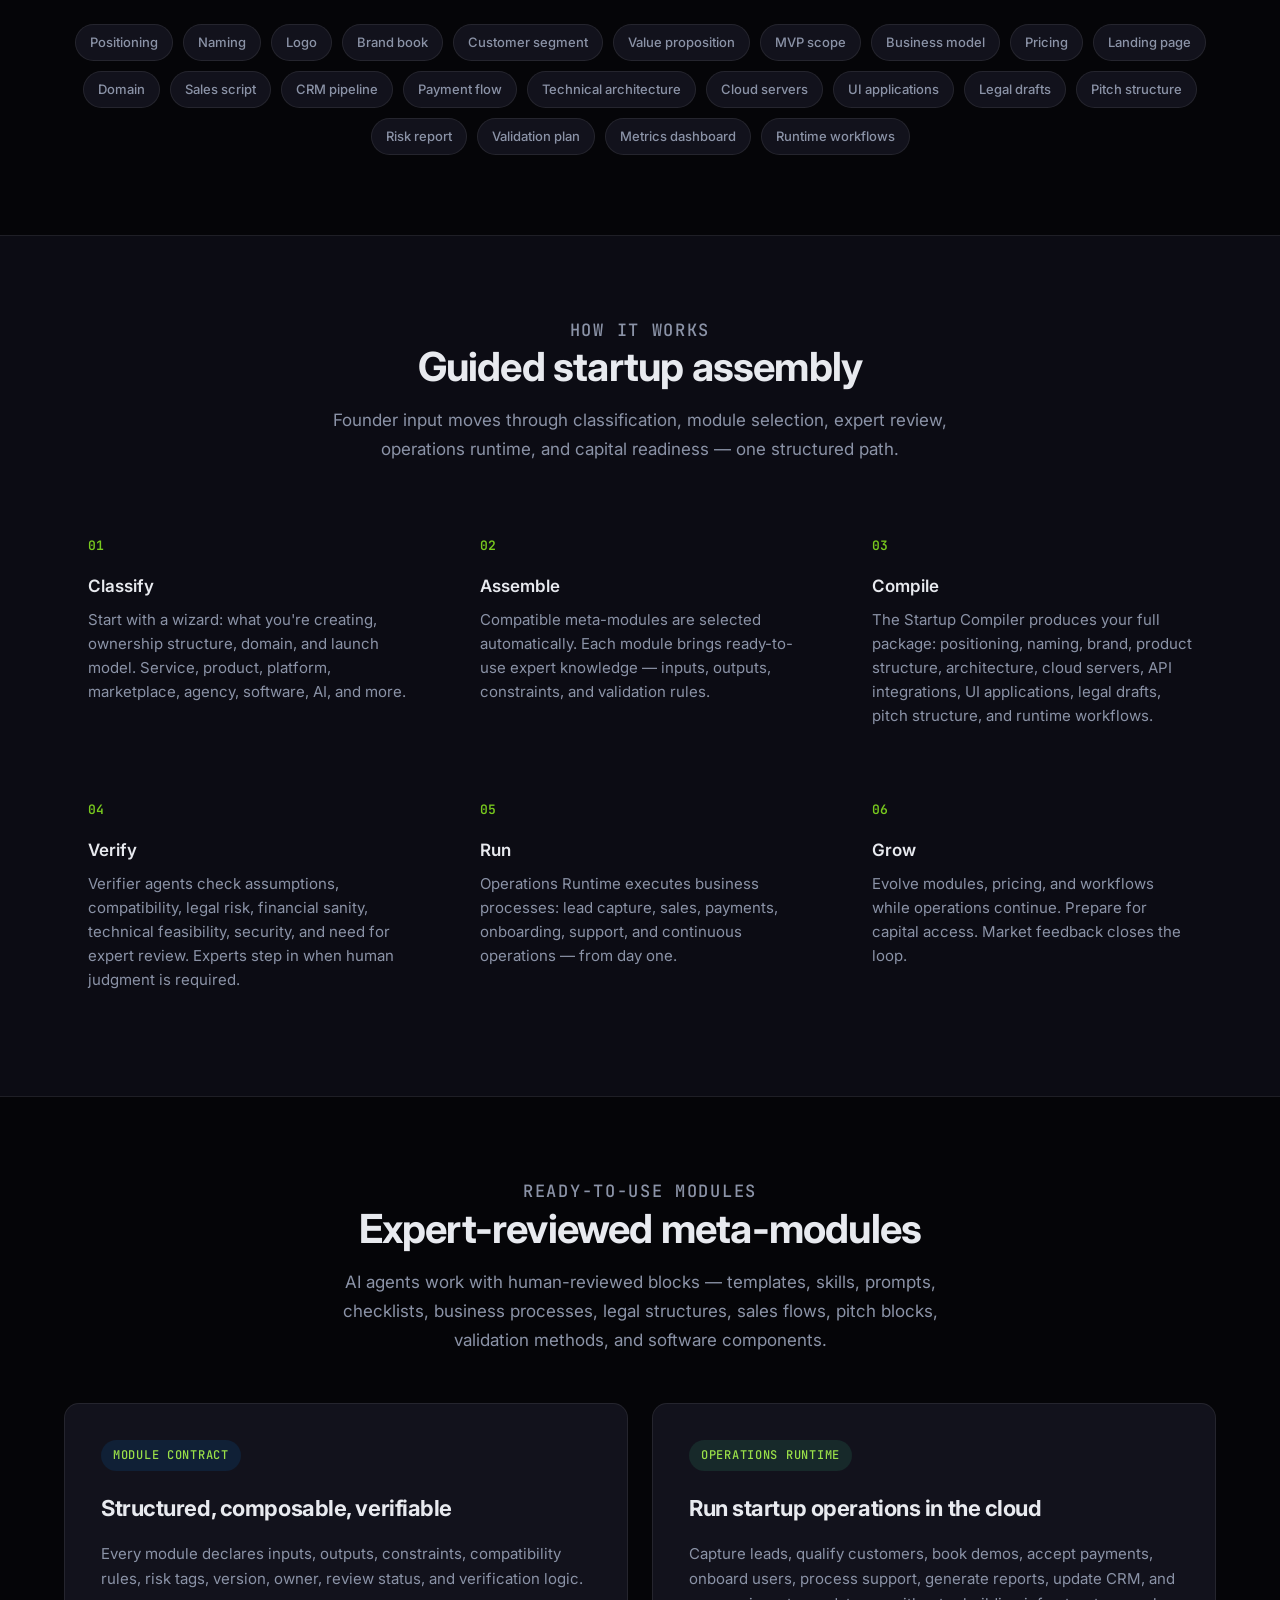
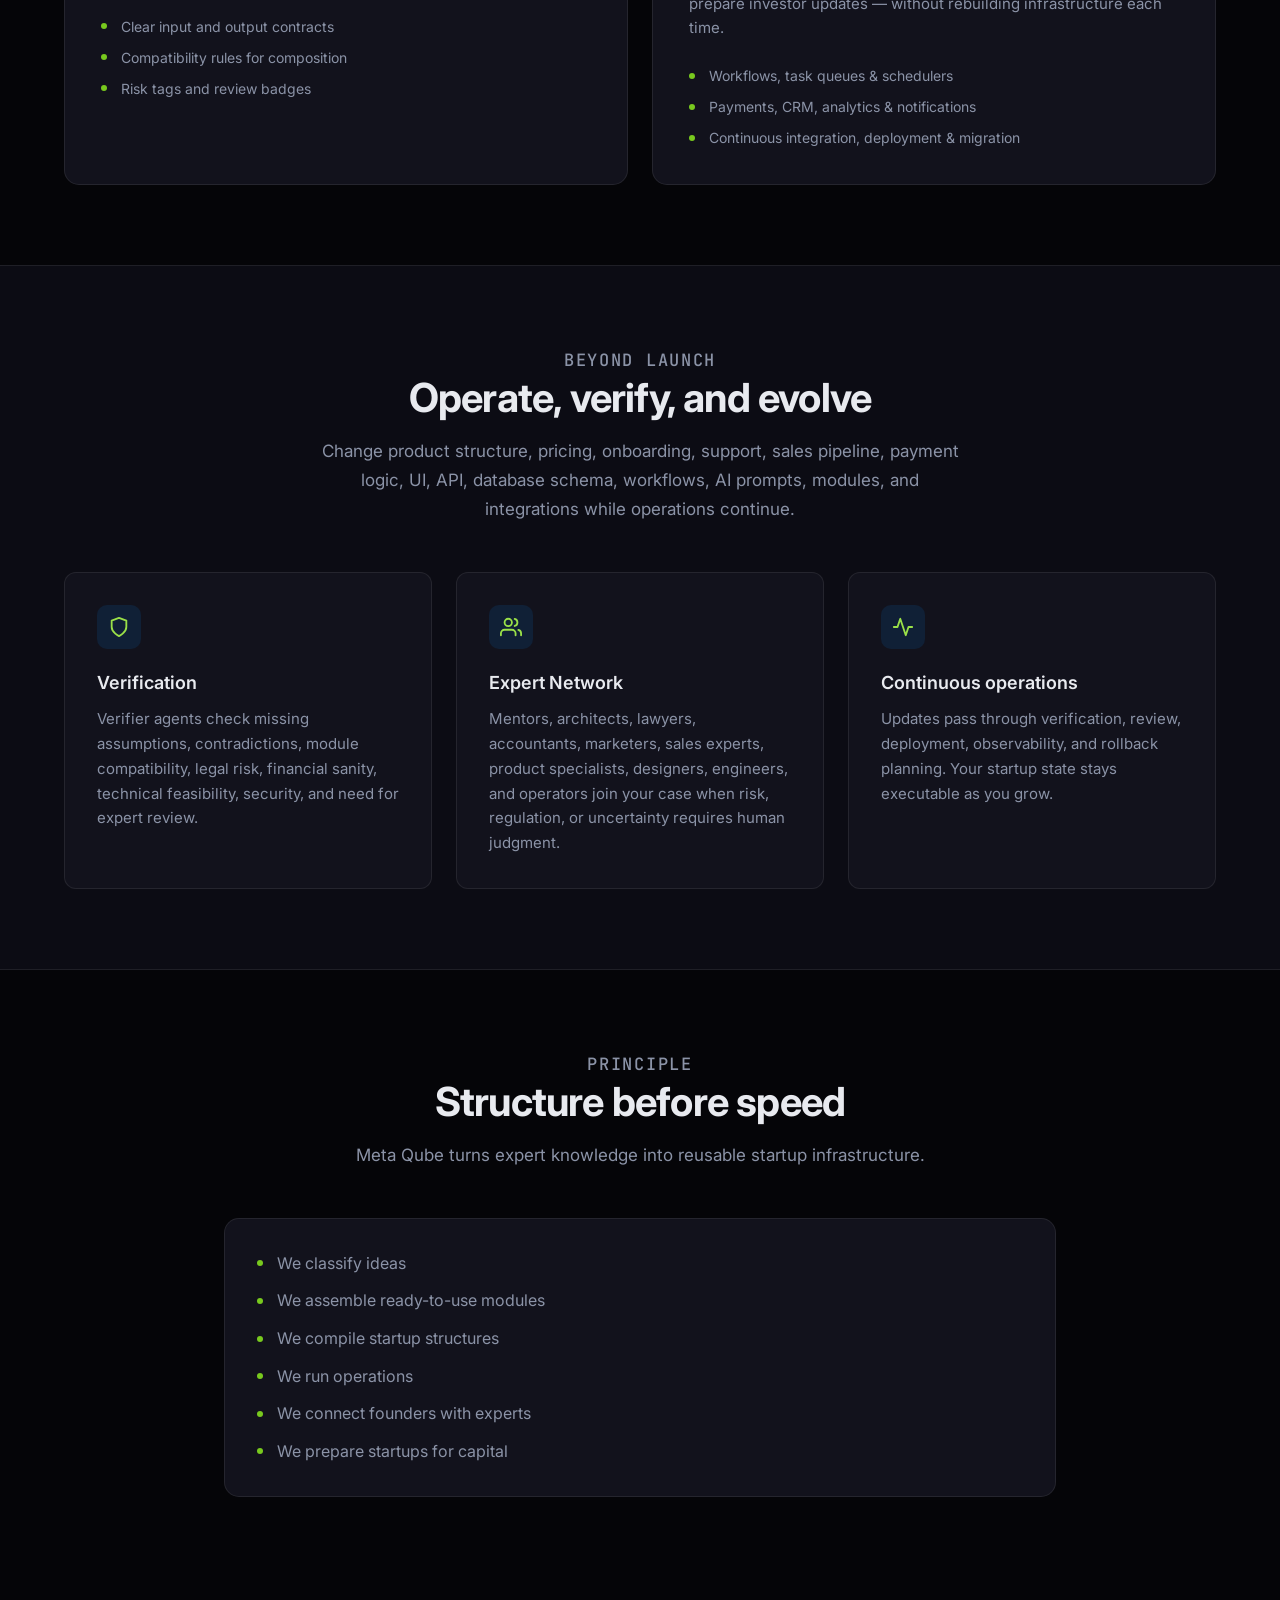
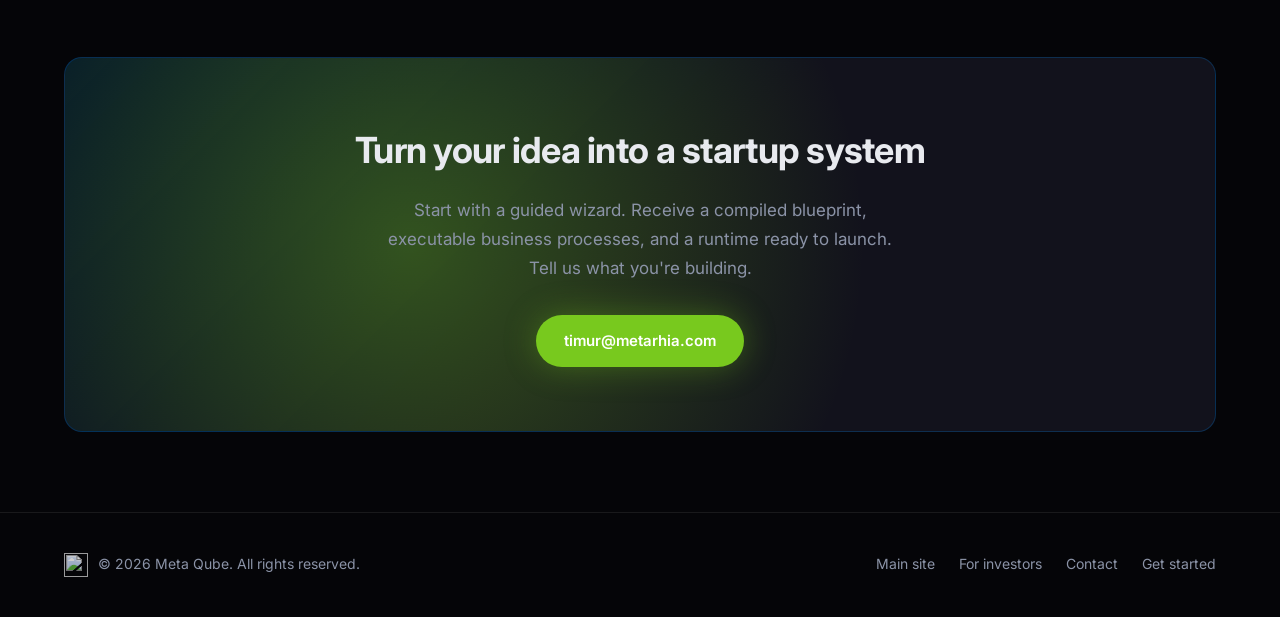
==== commit c92fce95: "Fix menu alignment" ====
--- a/index.html
+++ b/index.html
@@ -30,12 +30,12 @@
         <img src="https://meta-qube.com/images/metaqube.png" alt="" width="36" height="36">
         Meta Qube
       </a>
+      <span class="audience-badge">For founders</span>
       <nav class="lang-switch" aria-label="Language">
         <a href="/" class="lang-link active" hreflang="en" aria-current="page">EN</a>
         <a href="/ua/" class="lang-link" hreflang="uk">UA</a>
         <a href="/ru/" class="lang-link" hreflang="ru">RU</a>
       </nav>
-      <span class="audience-badge">For founders</span>
       <button class="menu-toggle" id="menu-toggle" aria-label="Toggle menu" aria-expanded="false">
         <svg width="24" height="24" viewBox="0 0 24 24" fill="none" stroke="currentColor" stroke-width="2" stroke-linecap="round">
           <line x1="4" y1="7" x2="20" y2="7"/>
@@ -47,7 +47,6 @@
         <a href="#compiler">Compiler</a>
         <a href="#process">How it works</a>
         <a href="#modules">Modules</a>
-        <a href="https://meta-qube.com/">Main site</a>
         <a href="#start" class="nav-cta">Get started</a>
       </nav>
     </div>
--- a/styles.css
+++ b/styles.css
@@ -64,6 +64,7 @@
   z-index: 100;
   border-bottom: 1px solid transparent;
   transition: background 0.3s, border-color 0.3s, backdrop-filter 0.3s;
+  overflow-x: clip;
 }
 
 .site-header.scrolled {
@@ -73,10 +74,14 @@
 }
 
 .header-inner {
-  display: flex;
-  align-items: center;
-  justify-content: space-between;
+  container-type: inline-size;
+  container-name: site-header;
+  position: relative;
+  display: flex;
+  align-items: center;
+  gap: 0.75rem;
   padding-block: 1rem;
+  min-width: 0;
 }
 
 .logo {
@@ -87,6 +92,7 @@
   font-weight: 600;
   font-size: 1.125rem;
   letter-spacing: -0.02em;
+  flex-shrink: 0;
 }
 
 .logo img {
@@ -97,13 +103,24 @@
 .nav {
   display: flex;
   align-items: center;
-  gap: 2rem;
+  gap: clamp(0.625rem, 1.5vw, 1.5rem);
+  flex-shrink: 1;
+  min-width: 0;
+}
+
+@container site-header (min-width: 62rem) {
+  .nav {
+    flex-wrap: wrap;
+    justify-content: flex-end;
+    row-gap: 0.35rem;
+  }
 }
 
 .nav a {
   color: var(--text-muted);
-  font-size: 0.9375rem;
+  font-size: clamp(0.8125rem, 0.78rem + 0.2vw, 0.9375rem);
   font-weight: 500;
+  white-space: nowrap;
 }
 
 .nav a:hover {
@@ -113,9 +130,10 @@
 .nav-cta {
   color: var(--text) !important;
   background: var(--accent);
-  padding: 0.5rem 1.125rem;
+  padding: 0.5rem 1rem;
   border-radius: 999px;
   font-weight: 600;
+  flex-shrink: 0;
 }
 
 .nav-cta:hover {
@@ -128,7 +146,7 @@
   align-items: center;
   gap: 0.25rem;
   margin-left: auto;
-  margin-right: 1rem;
+  flex-shrink: 0;
 }
 
 .lang-link {
@@ -153,11 +171,52 @@
 
 .menu-toggle {
   display: none;
+  flex-shrink: 0;
   background: none;
   border: none;
   color: var(--text);
   cursor: pointer;
   padding: 0.25rem;
+  margin-left: 0.25rem;
+}
+
+@container site-header (max-width: 62rem) {
+  .menu-toggle {
+    display: block;
+  }
+
+  .nav {
+    display: none;
+    position: absolute;
+    top: 100%;
+    left: 0;
+    right: 0;
+    flex-direction: column;
+    align-items: stretch;
+    gap: 0;
+    flex-shrink: 0;
+    background: rgba(5, 5, 8, 0.95);
+    backdrop-filter: blur(12px);
+    border-bottom: 1px solid var(--border);
+    padding: 1rem;
+    z-index: 10;
+  }
+
+  .nav.open {
+    display: flex;
+  }
+
+  .nav a {
+    padding: 0.75rem 1rem;
+    width: 100%;
+    font-size: 0.9375rem;
+    white-space: normal;
+  }
+
+  .nav-cta {
+    text-align: center;
+    margin-top: 0.5rem;
+  }
 }
 
 /* Hero */
@@ -840,42 +899,6 @@
 }
 
 @media (max-width: 640px) {
-  .lang-switch {
-    margin-right: 0.5rem;
-  }
-
-  .menu-toggle {
-    display: block;
-  }
-
-  .nav {
-    display: none;
-    position: absolute;
-    top: 100%;
-    left: 0;
-    right: 0;
-    flex-direction: column;
-    gap: 0;
-    background: rgba(5, 5, 8, 0.95);
-    backdrop-filter: blur(12px);
-    border-bottom: 1px solid var(--border);
-    padding: 1rem;
-  }
-
-  .nav.open {
-    display: flex;
-  }
-
-  .nav a {
-    padding: 0.75rem 1rem;
-    width: 100%;
-  }
-
-  .nav-cta {
-    text-align: center;
-    margin-top: 0.5rem;
-  }
-
   .pillars-grid {
     grid-template-columns: 1fr 1fr;
     gap: 1rem;
@@ -917,13 +940,12 @@
   padding: 0.3125rem 0.625rem;
   border-radius: 999px;
   margin-left: 0;
-  margin-right: 1rem;
-}
-
-body.audience-founders .lang-switch,
-body.audience-investors .lang-switch {
-  margin-left: auto;
-  margin-right: 0.5rem;
+  flex-shrink: 1;
+  min-width: 0;
+  max-width: 9rem;
+  overflow: hidden;
+  text-overflow: ellipsis;
+  white-space: nowrap;
 }
 
 body.audience-founders .lang-link.active,
@@ -931,14 +953,8 @@
   background: color-mix(in srgb, var(--accent) 20%, transparent);
 }
 
-@media (min-width: 641px) {
+@container site-header (min-width: 62rem) {
   .audience-badge {
     display: inline-flex;
   }
 }
-
-@media (max-width: 640px) {
-  .audience-badge {
-    display: none;
-  }
-}
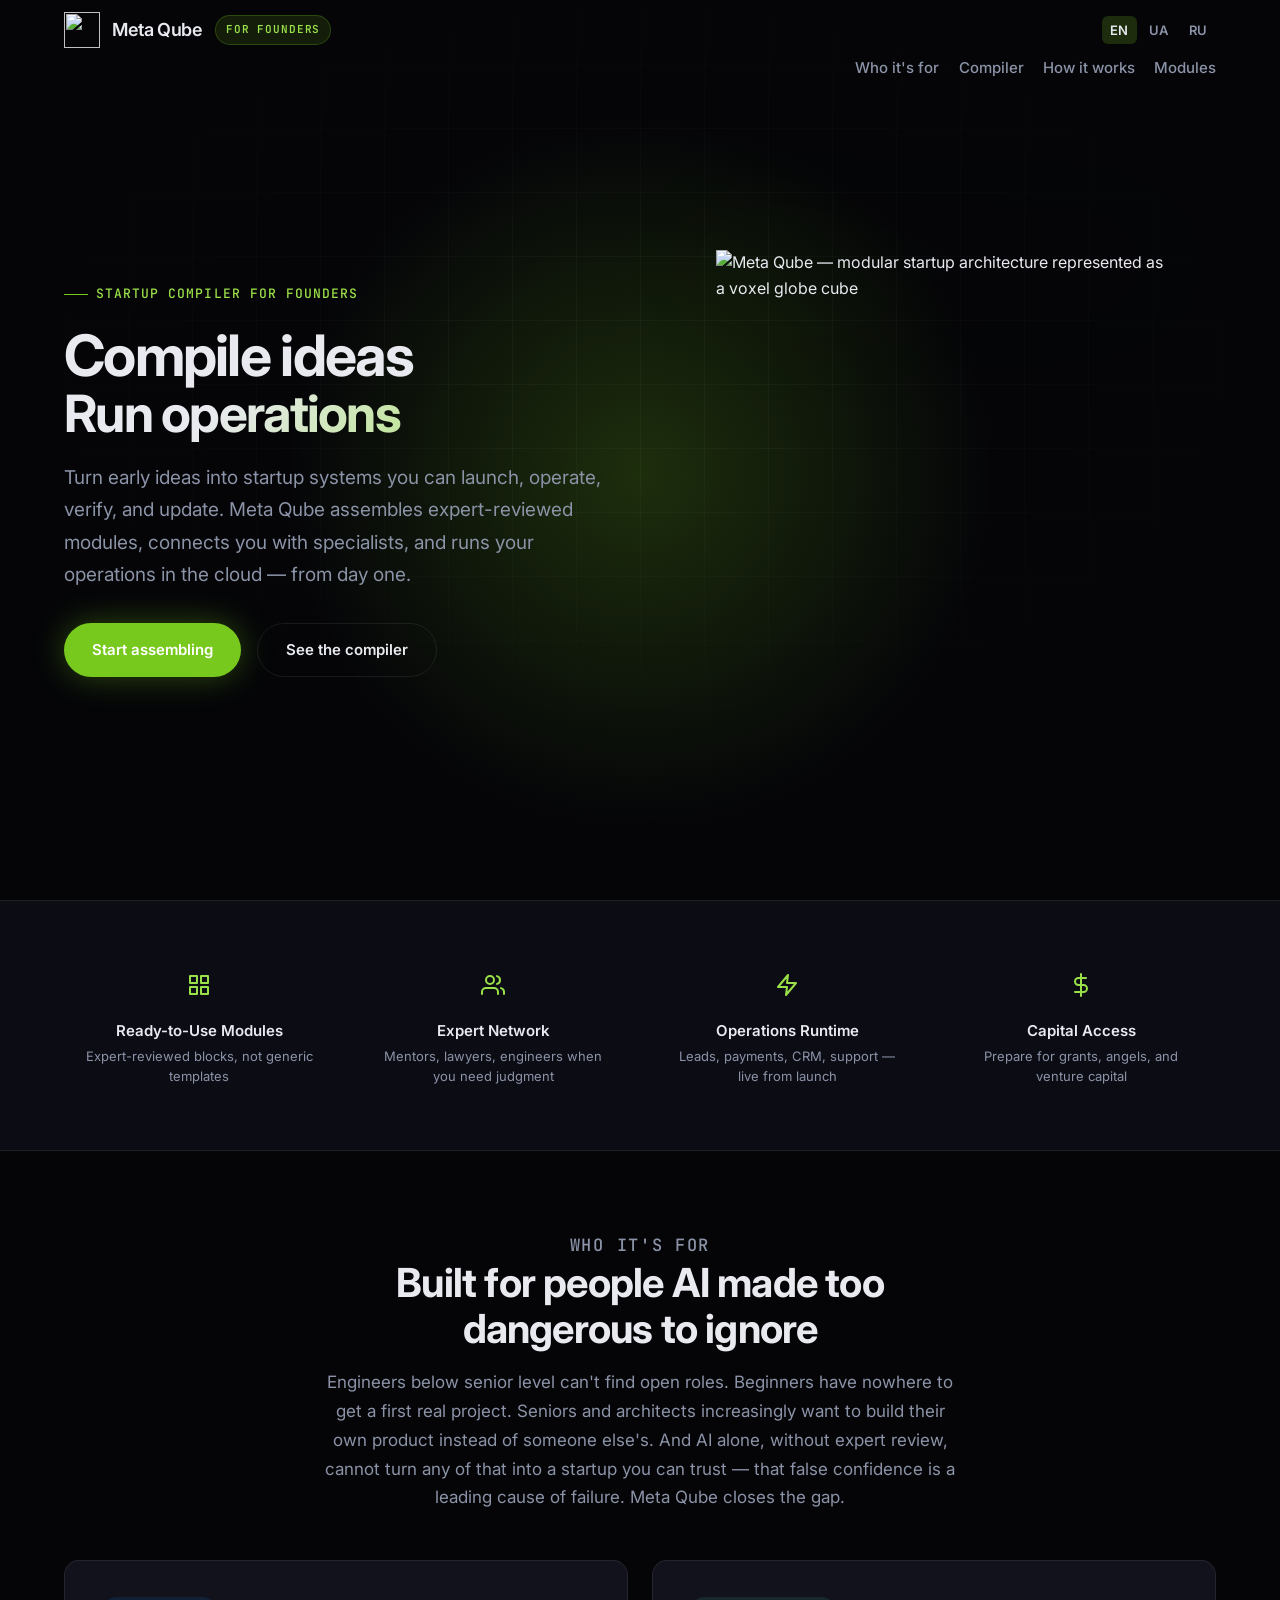
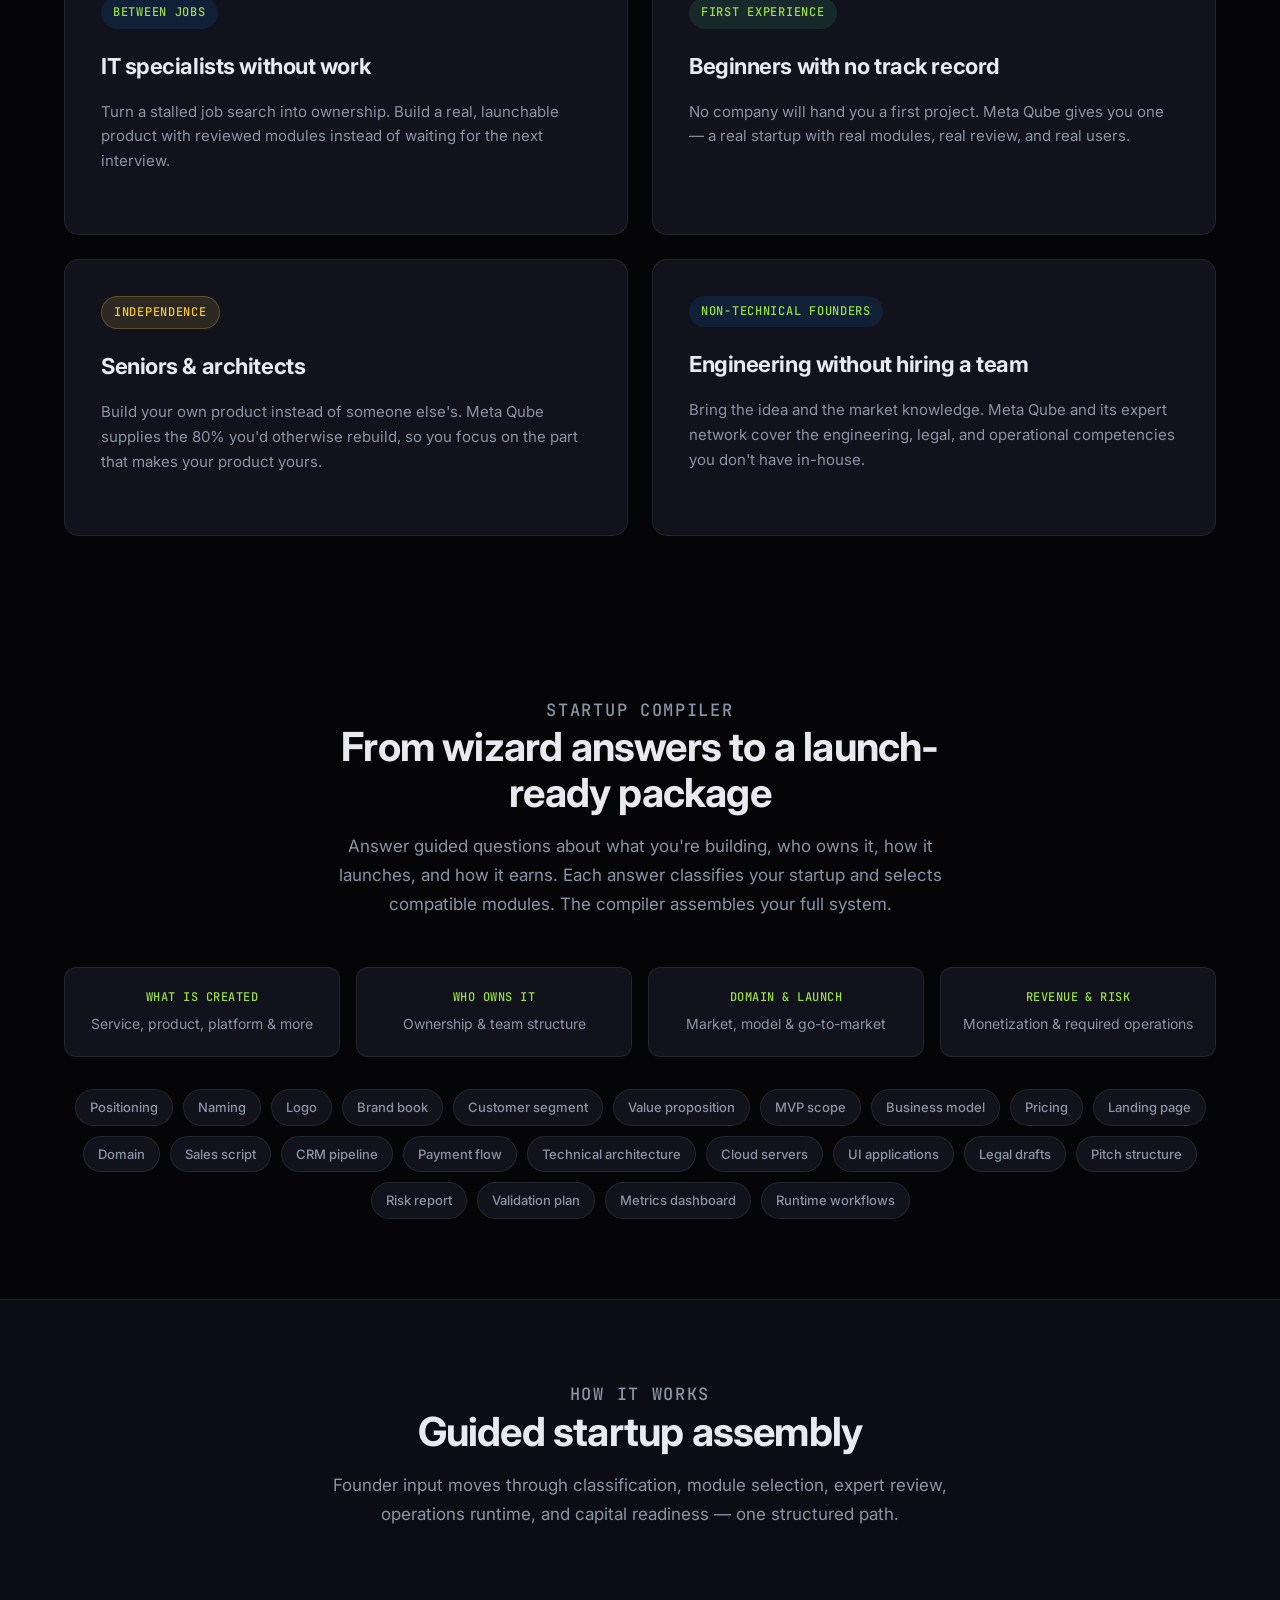
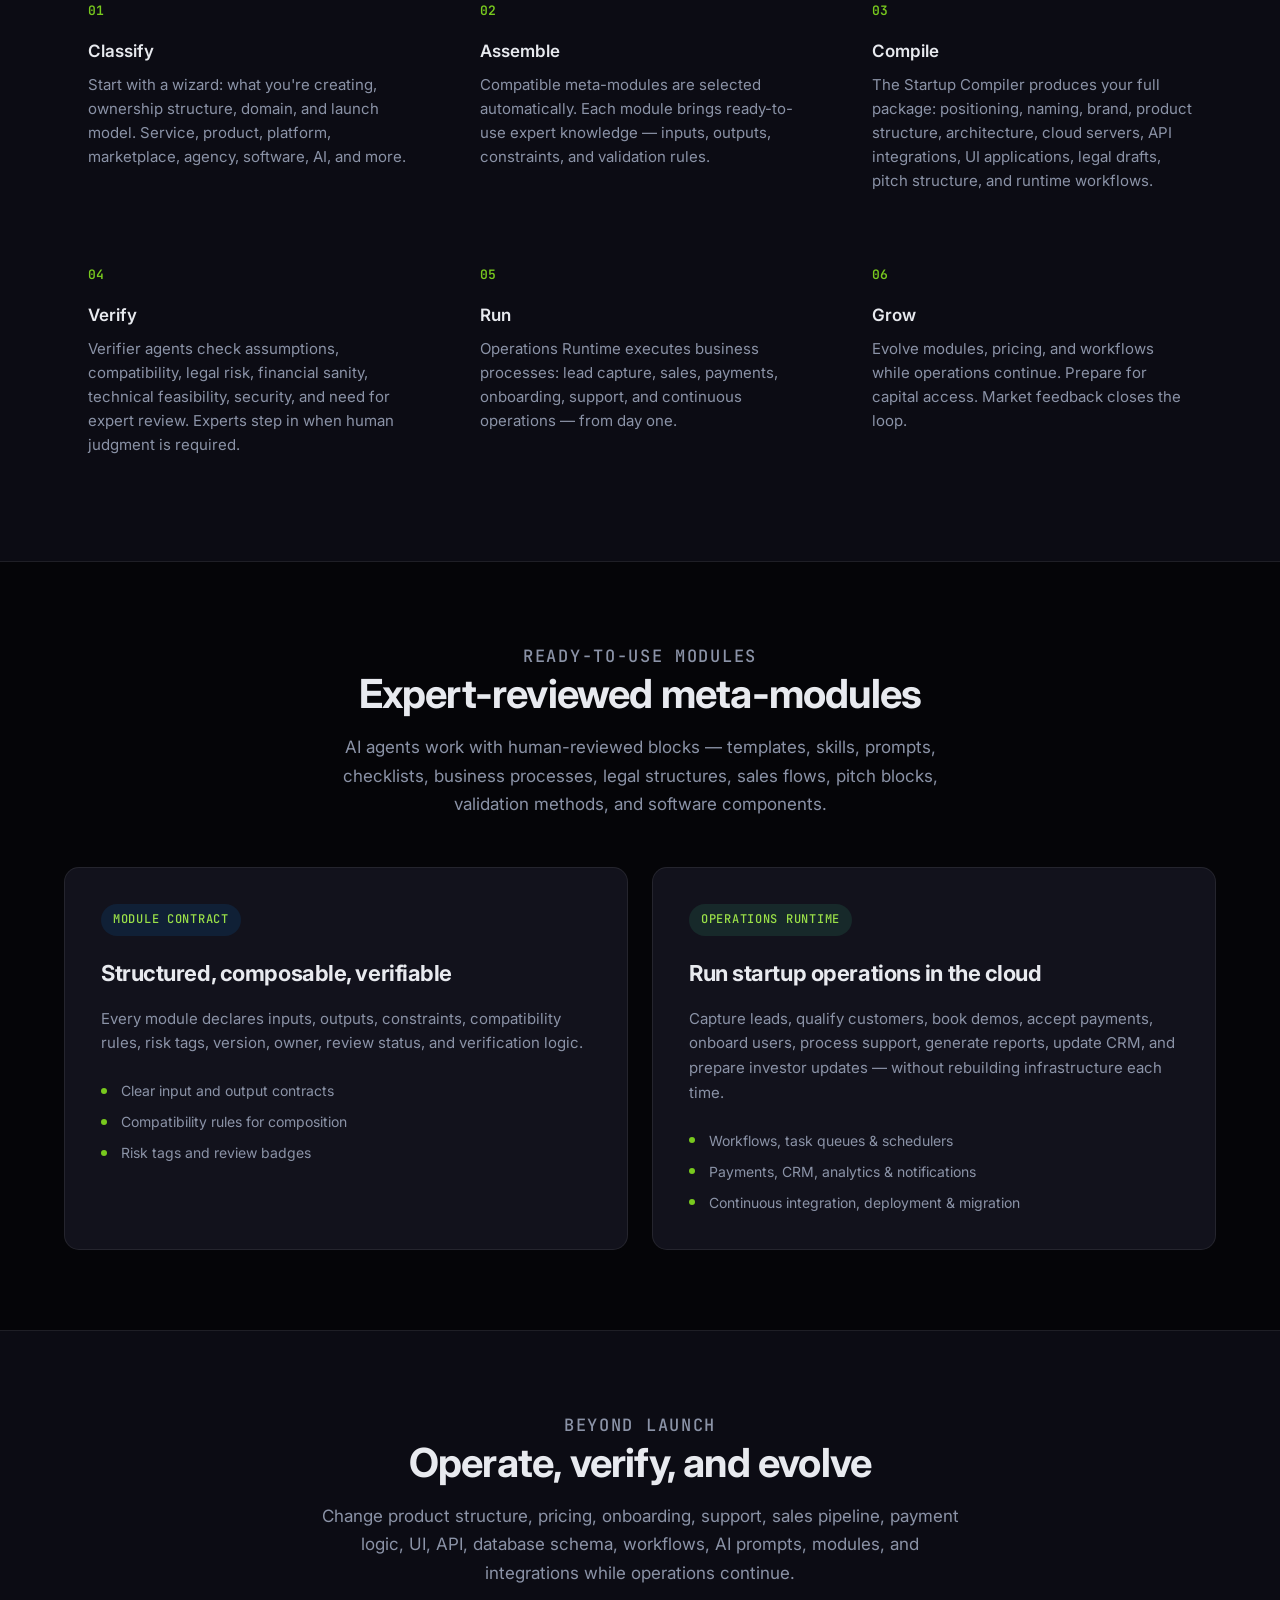
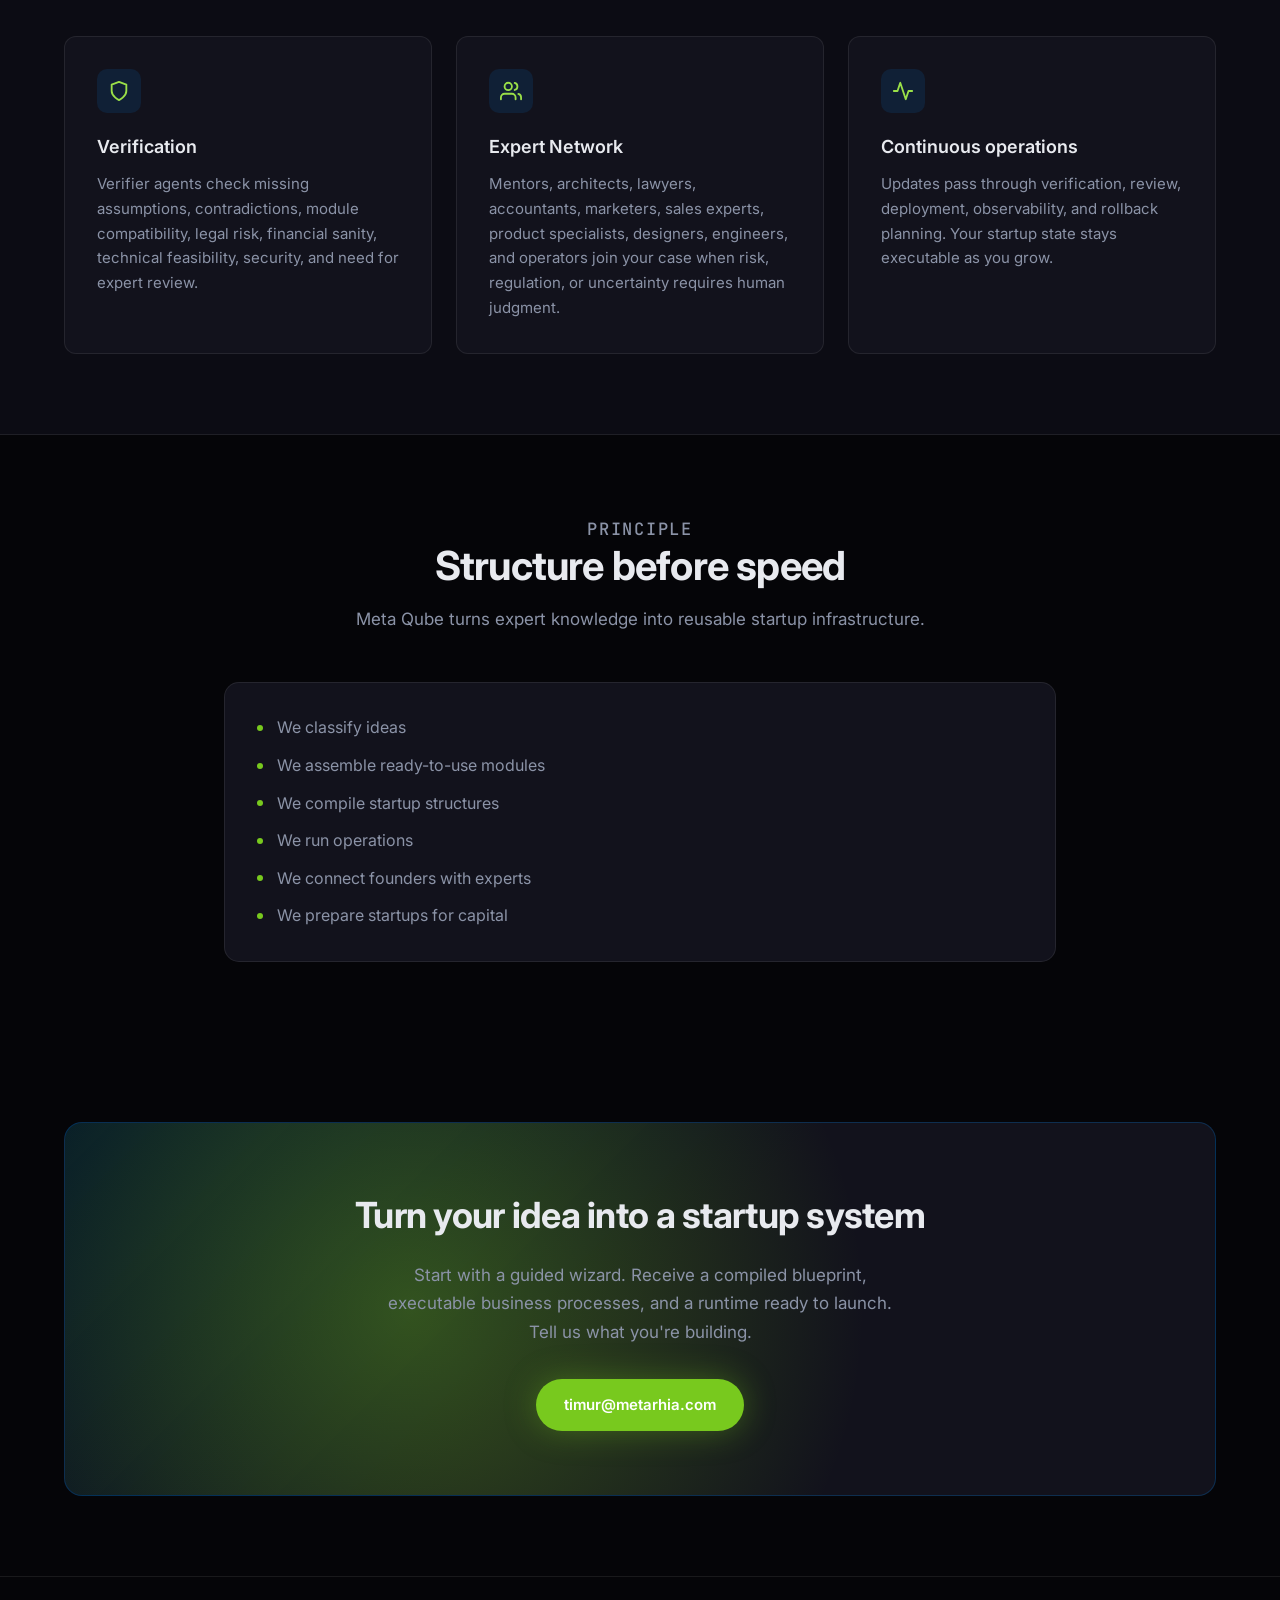
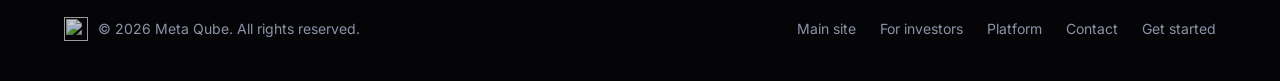
==== commit 1ef8694e: "Fix menu and slogan" ====
--- a/index.html
+++ b/index.html
@@ -26,6 +26,7 @@
 <body class="audience-founders">
   <header class="site-header" id="header">
     <div class="container header-inner">
+      <div class="header-top">
       <a href="/" class="logo">
         <img src="https://meta-qube.com/images/metaqube.png" alt="" width="36" height="36">
         Meta Qube
@@ -43,11 +44,12 @@
           <line x1="4" y1="17" x2="20" y2="17"/>
         </svg>
       </button>
+      </div>
       <nav class="nav" id="nav">
+        <a href="#who">Who it's for</a>
         <a href="#compiler">Compiler</a>
         <a href="#process">How it works</a>
         <a href="#modules">Modules</a>
-        <a href="#start" class="nav-cta">Get started</a>
       </nav>
     </div>
   </header>
@@ -61,7 +63,7 @@
       <div class="container hero-inner">
         <div class="hero-content">
           <p class="eyebrow">Startup Compiler for founders</p>
-          <h1>Compile ideas.<br><span>Run operations.</span></h1>
+          <h1><span class="hero-line">Compile ideas</span><span class="hero-line hero-line-accent">Run operations</span></h1>
           <p class="hero-lead">
             Turn early ideas into startup systems you can launch, operate, verify,
             and update. Meta Qube assembles expert-reviewed modules, connects you
@@ -128,6 +130,61 @@
           </div>
           <div class="pillar-label">Capital Access</div>
           <div class="pillar-desc">Prepare for grants, angels, and venture capital</div>
+        </div>
+      </div>
+    </section>
+
+    <section id="who">
+      <div class="container">
+        <header class="section-header centered">
+          <p class="section-tag">Who it's for</p>
+          <h2>Built for people AI made too dangerous to ignore</h2>
+          <p>
+            Engineers below senior level can't find open roles. Beginners have
+            nowhere to get a first real project. Seniors and architects
+            increasingly want to build their own product instead of someone
+            else's. And AI alone, without expert review, cannot turn any of
+            that into a startup you can trust — that false confidence is a
+            leading cause of failure. Meta Qube closes the gap.
+          </p>
+        </header>
+        <div class="platform-grid">
+          <article class="platform-card">
+            <div class="platform-badge">Between jobs</div>
+            <h3>IT specialists without work</h3>
+            <p>
+              Turn a stalled job search into ownership. Build a real,
+              launchable product with reviewed modules instead of waiting
+              for the next interview.
+            </p>
+          </article>
+          <article class="platform-card">
+            <div class="platform-badge accent-green">First experience</div>
+            <h3>Beginners with no track record</h3>
+            <p>
+              No company will hand you a first project. Meta Qube gives you
+              one — a real startup with real modules, real review, and real
+              users.
+            </p>
+          </article>
+          <article class="platform-card">
+            <div class="platform-badge accent-amber">Independence</div>
+            <h3>Seniors &amp; architects</h3>
+            <p>
+              Build your own product instead of someone else's. Meta Qube
+              supplies the 80% you'd otherwise rebuild, so you focus on the
+              part that makes your product yours.
+            </p>
+          </article>
+          <article class="platform-card">
+            <div class="platform-badge">Non-technical founders</div>
+            <h3>Engineering without hiring a team</h3>
+            <p>
+              Bring the idea and the market knowledge. Meta Qube and its
+              expert network cover the engineering, legal, and operational
+              competencies you don't have in-house.
+            </p>
+          </article>
         </div>
       </div>
     </section>
@@ -394,6 +451,7 @@
       <div class="footer-links">
         <a href="https://meta-qube.com/">Main site</a>
         <a href="https://capital.meta-qube.com/">For investors</a>
+        <a href="https://platform.meta-qube.com/">Platform</a>
         <a href="mailto:timur@metarhia.com">Contact</a>
         <a href="#start">Get started</a>
       </div>
--- a/styles.css
+++ b/styles.css
@@ -78,9 +78,17 @@
   container-name: site-header;
   position: relative;
   display: flex;
+  flex-direction: column;
+  align-items: stretch;
+  gap: 0.5rem;
+  padding-block: 0.75rem 0.875rem;
+  min-width: 0;
+}
+
+.header-top {
+  display: flex;
   align-items: center;
   gap: 0.75rem;
-  padding-block: 1rem;
   min-width: 0;
 }
 
@@ -103,17 +111,9 @@
 .nav {
   display: flex;
   align-items: center;
+  justify-content: flex-end;
   gap: clamp(0.625rem, 1.5vw, 1.5rem);
-  flex-shrink: 1;
   min-width: 0;
-}
-
-@container site-header (min-width: 62rem) {
-  .nav {
-    flex-wrap: wrap;
-    justify-content: flex-end;
-    row-gap: 0.35rem;
-  }
 }
 
 .nav a {
@@ -267,6 +267,7 @@
 
 .hero-content {
   max-width: 34rem;
+  container-type: inline-size;
 }
 
 .eyebrow {
@@ -290,14 +291,20 @@
 }
 
 .hero h1 {
-  font-size: clamp(2.5rem, 5vw, 3.75rem);
+  font-size: clamp(1.125rem, 10.5cqw, 3.75rem);
   font-weight: 700;
   line-height: 1.08;
   letter-spacing: -0.03em;
   margin: 0 0 1.25rem;
 }
 
-.hero h1 span {
+.hero h1 .hero-line {
+  display: block;
+  white-space: nowrap;
+}
+
+.hero h1 .hero-line-accent {
+  font-size: 0.9em;
   background: linear-gradient(135deg, var(--text) 30%, var(--accent-bright));
   -webkit-background-clip: text;
   background-clip: text;
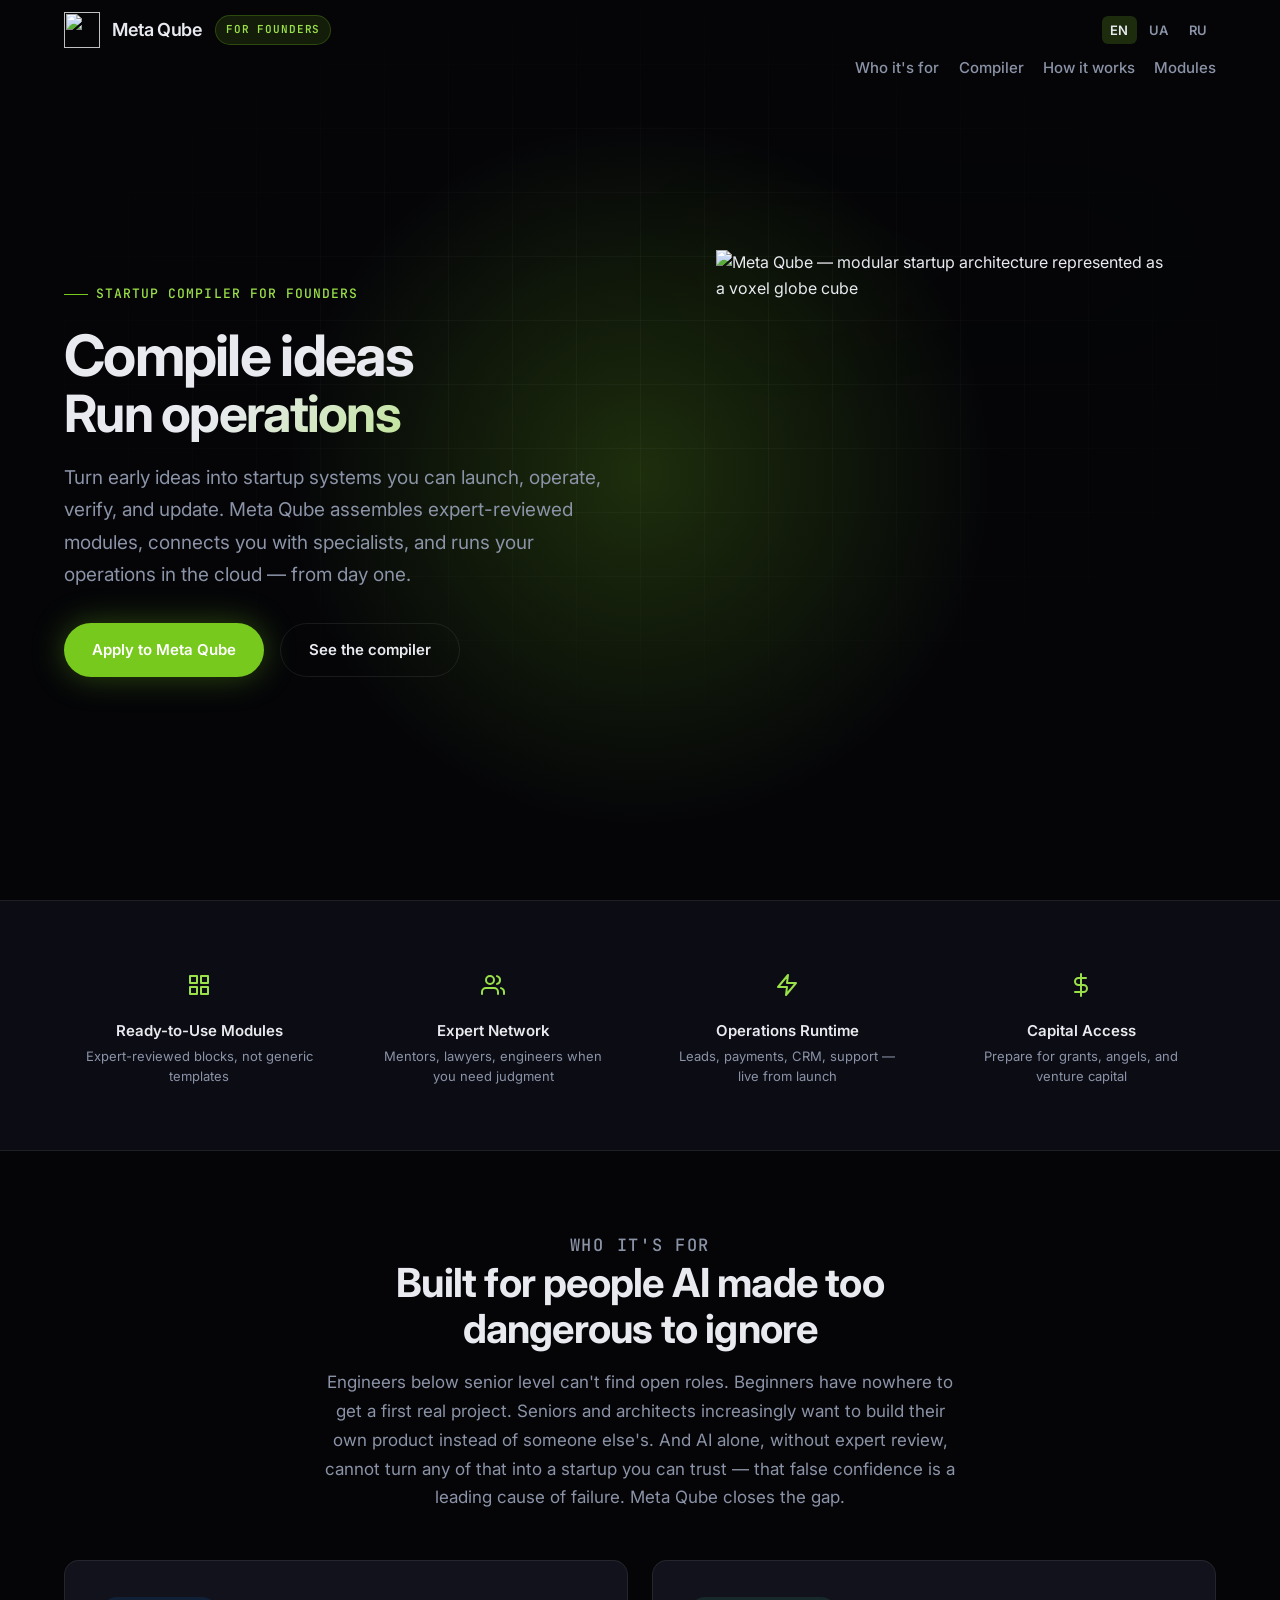
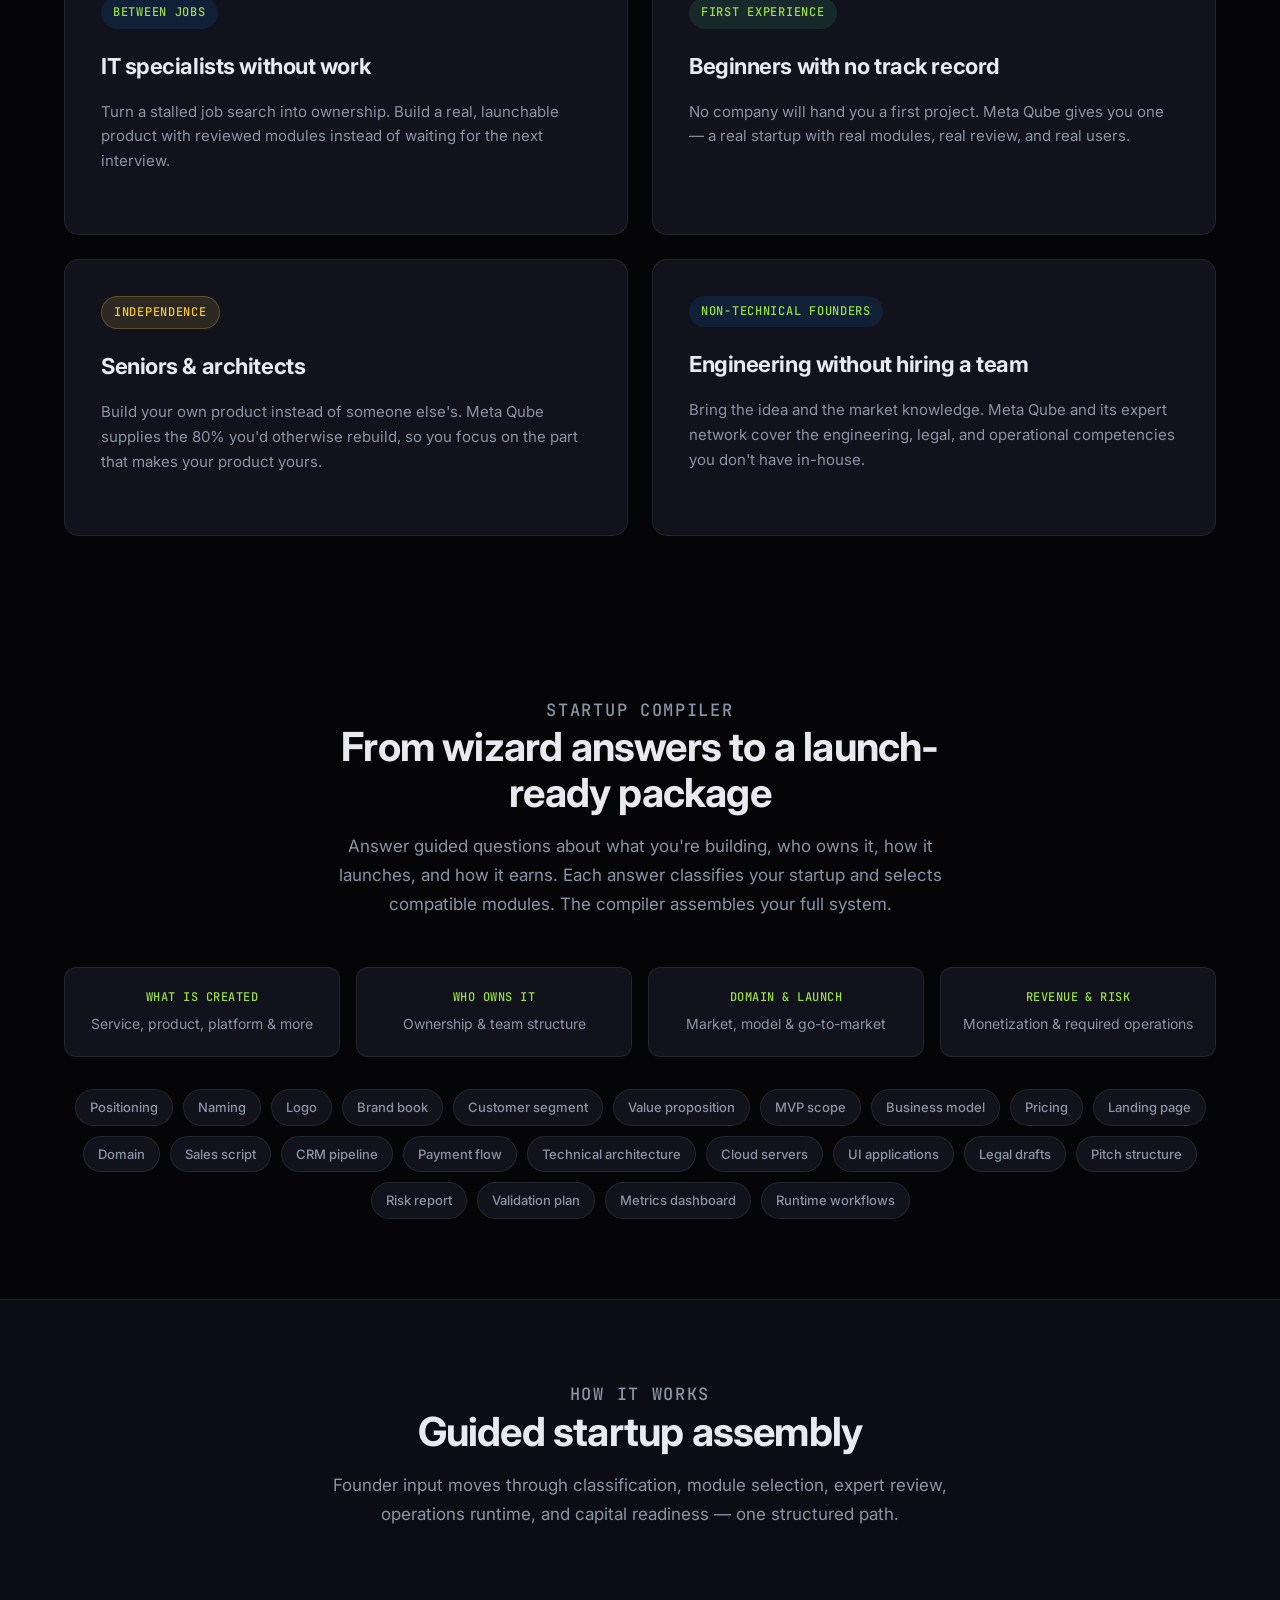
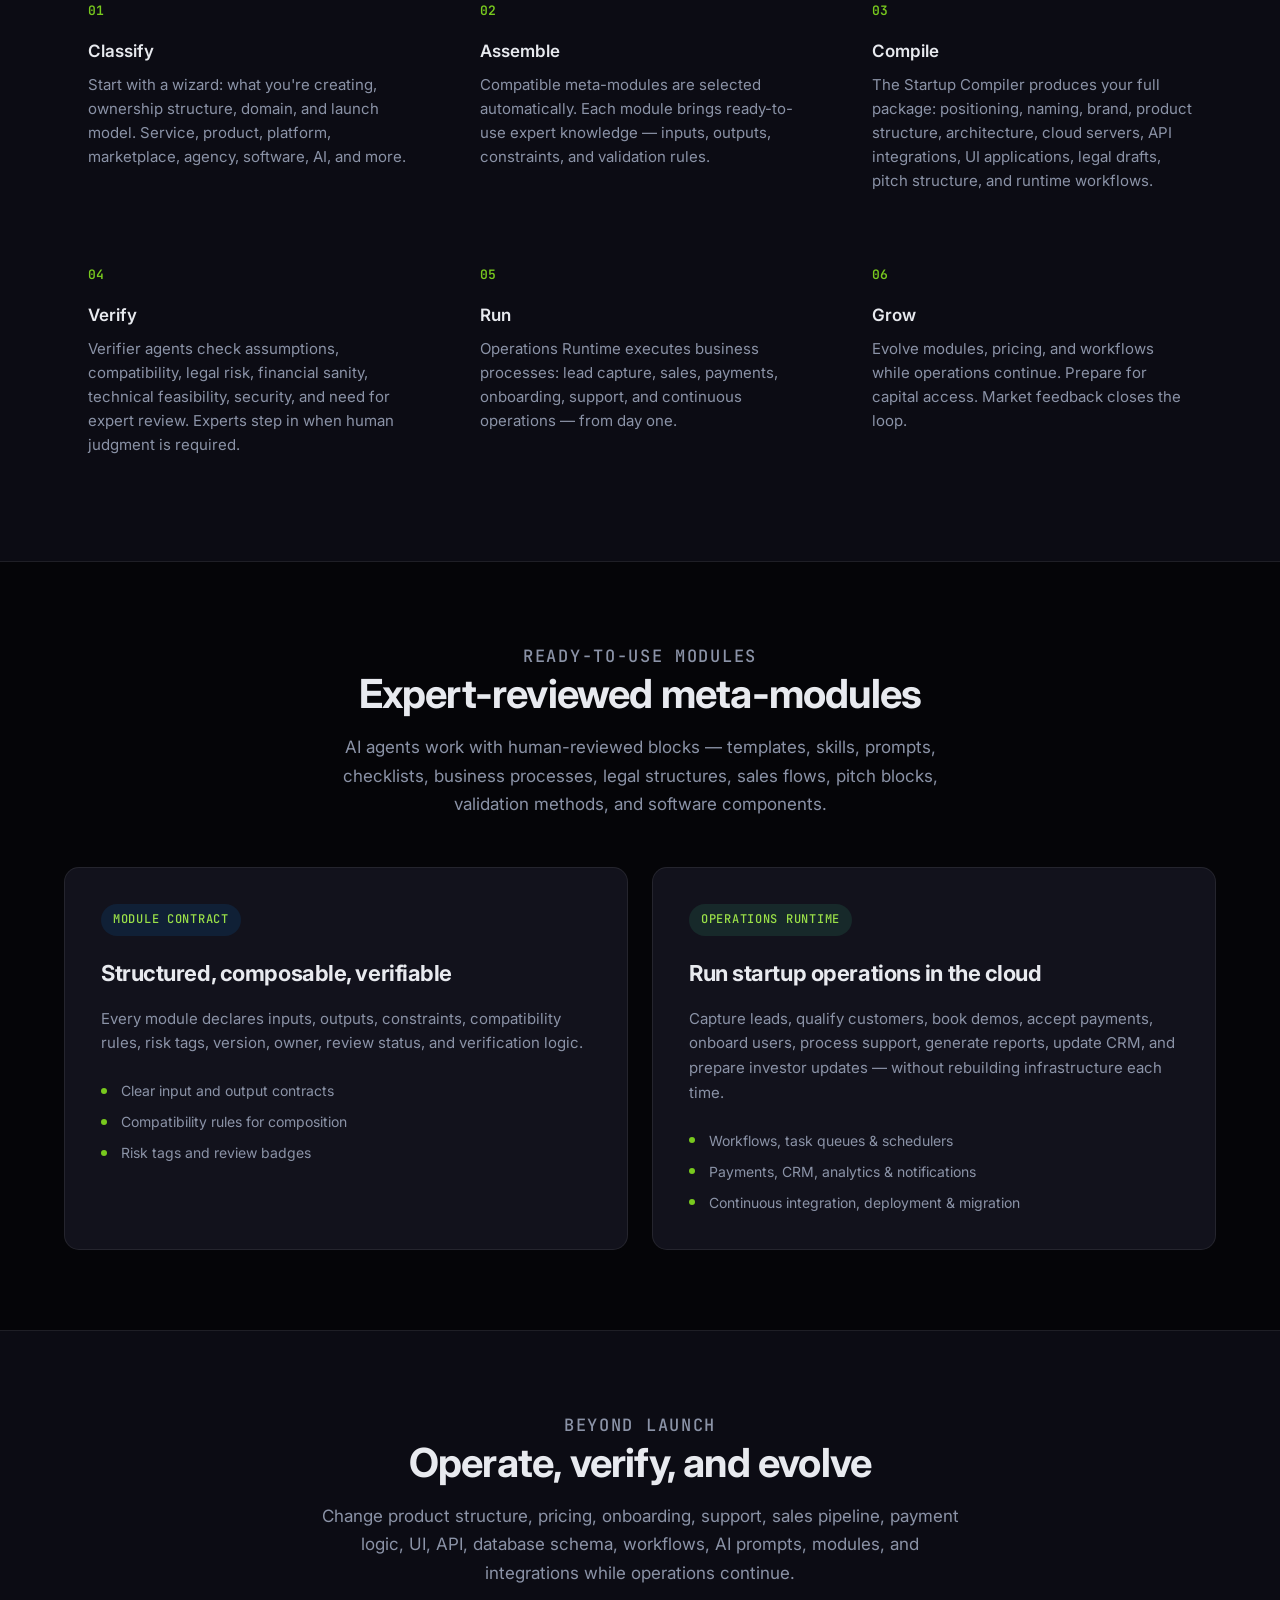
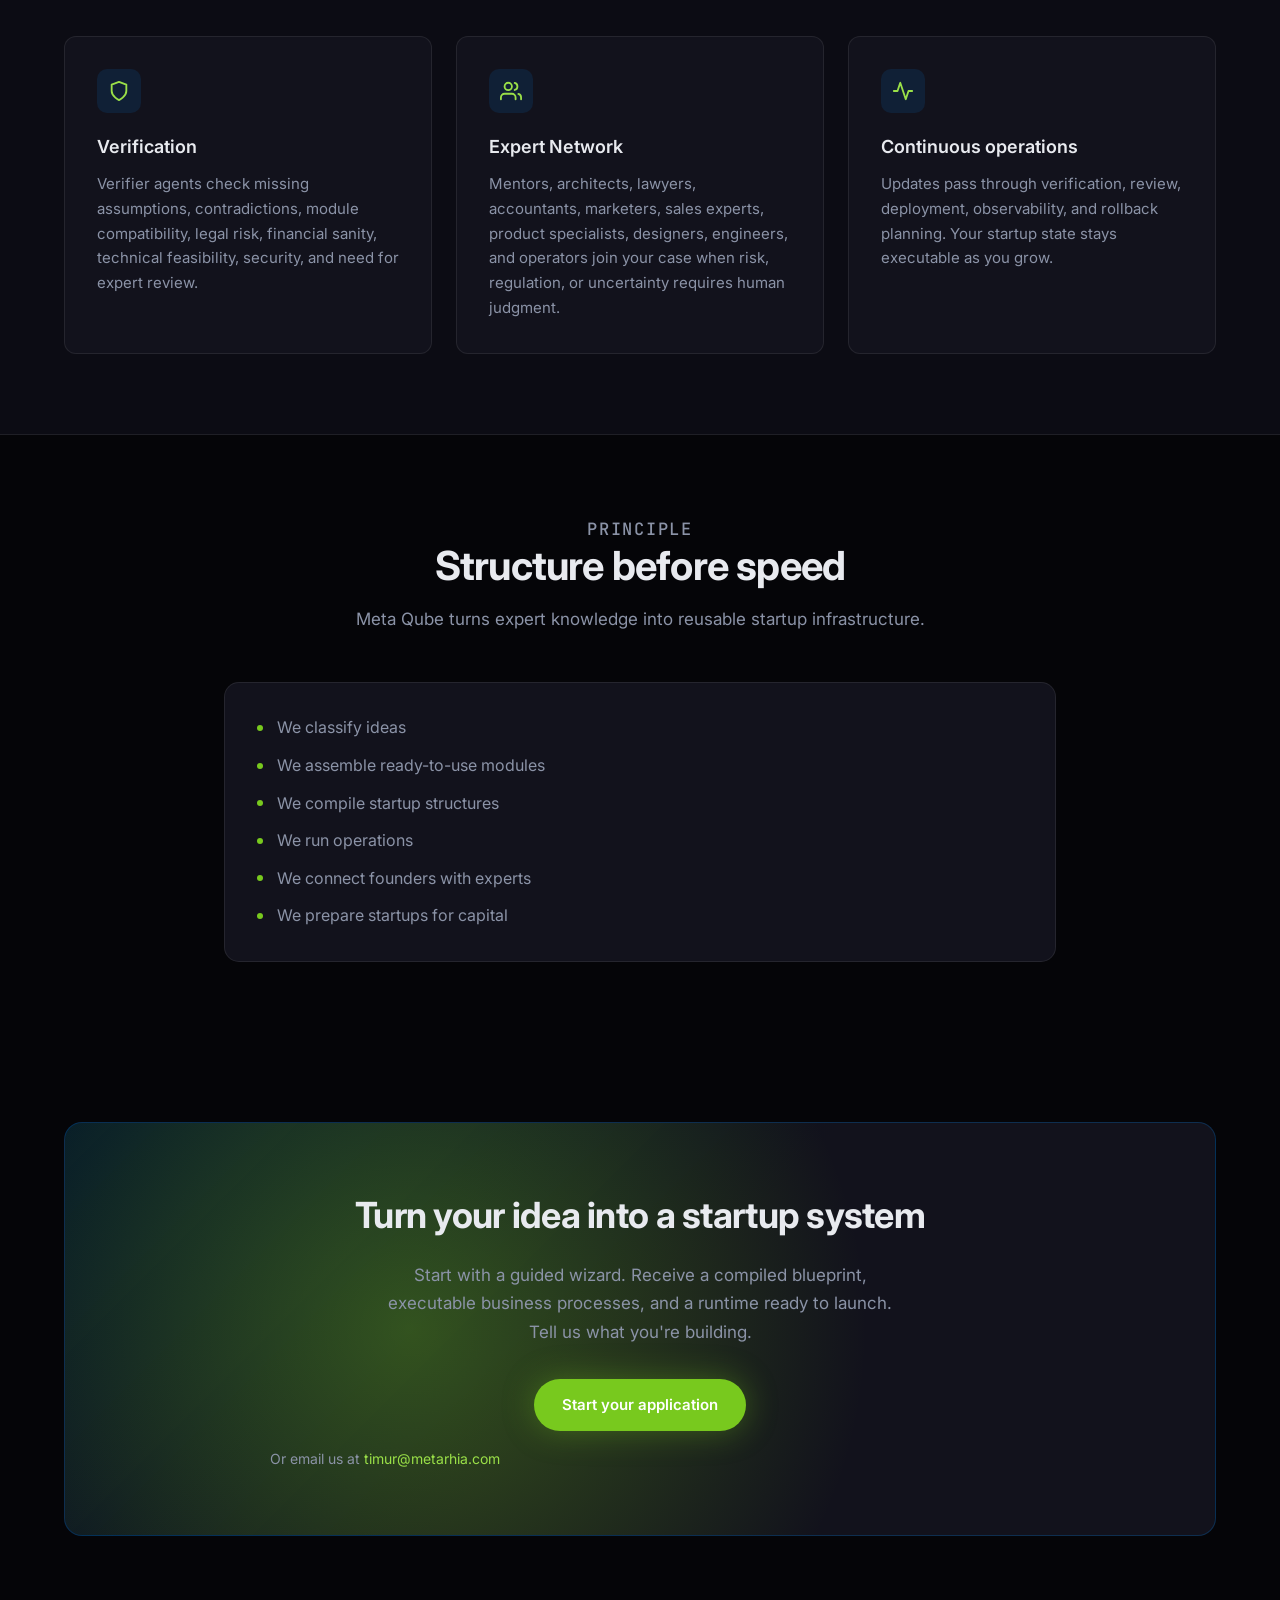
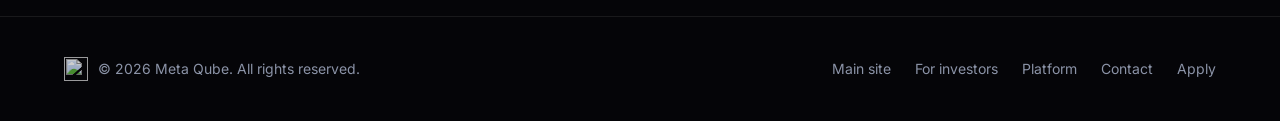
==== commit dcfd557d: "Add registration form" ====
--- a/index.html
+++ b/index.html
@@ -70,7 +70,7 @@
             with specialists, and runs your operations in the cloud — from day one.
           </p>
           <div class="hero-actions">
-            <a href="#start" class="btn btn-primary">Start assembling</a>
+            <a href="/apply/" class="btn btn-primary">Apply to Meta Qube</a>
             <a href="#compiler" class="btn btn-secondary">See the compiler</a>
           </div>
         </div>
@@ -436,7 +436,8 @@
             business processes, and a runtime ready to launch. Tell us what
             you're building.
           </p>
-          <a href="mailto:timur@metarhia.com" class="btn btn-primary">timur@metarhia.com</a>
+          <a href="/apply/" class="btn btn-primary">Start your application</a>
+          <p style="margin:1rem 0 0;font-size:0.875rem;color:var(--text-muted)">Or email us at <a href="mailto:timur@metarhia.com">timur@metarhia.com</a></p>
         </div>
       </div>
     </section>
@@ -453,7 +454,7 @@
         <a href="https://capital.meta-qube.com/">For investors</a>
         <a href="https://platform.meta-qube.com/">Platform</a>
         <a href="mailto:timur@metarhia.com">Contact</a>
-        <a href="#start">Get started</a>
+        <a href="/apply/">Apply</a>
       </div>
     </div>
   </footer>
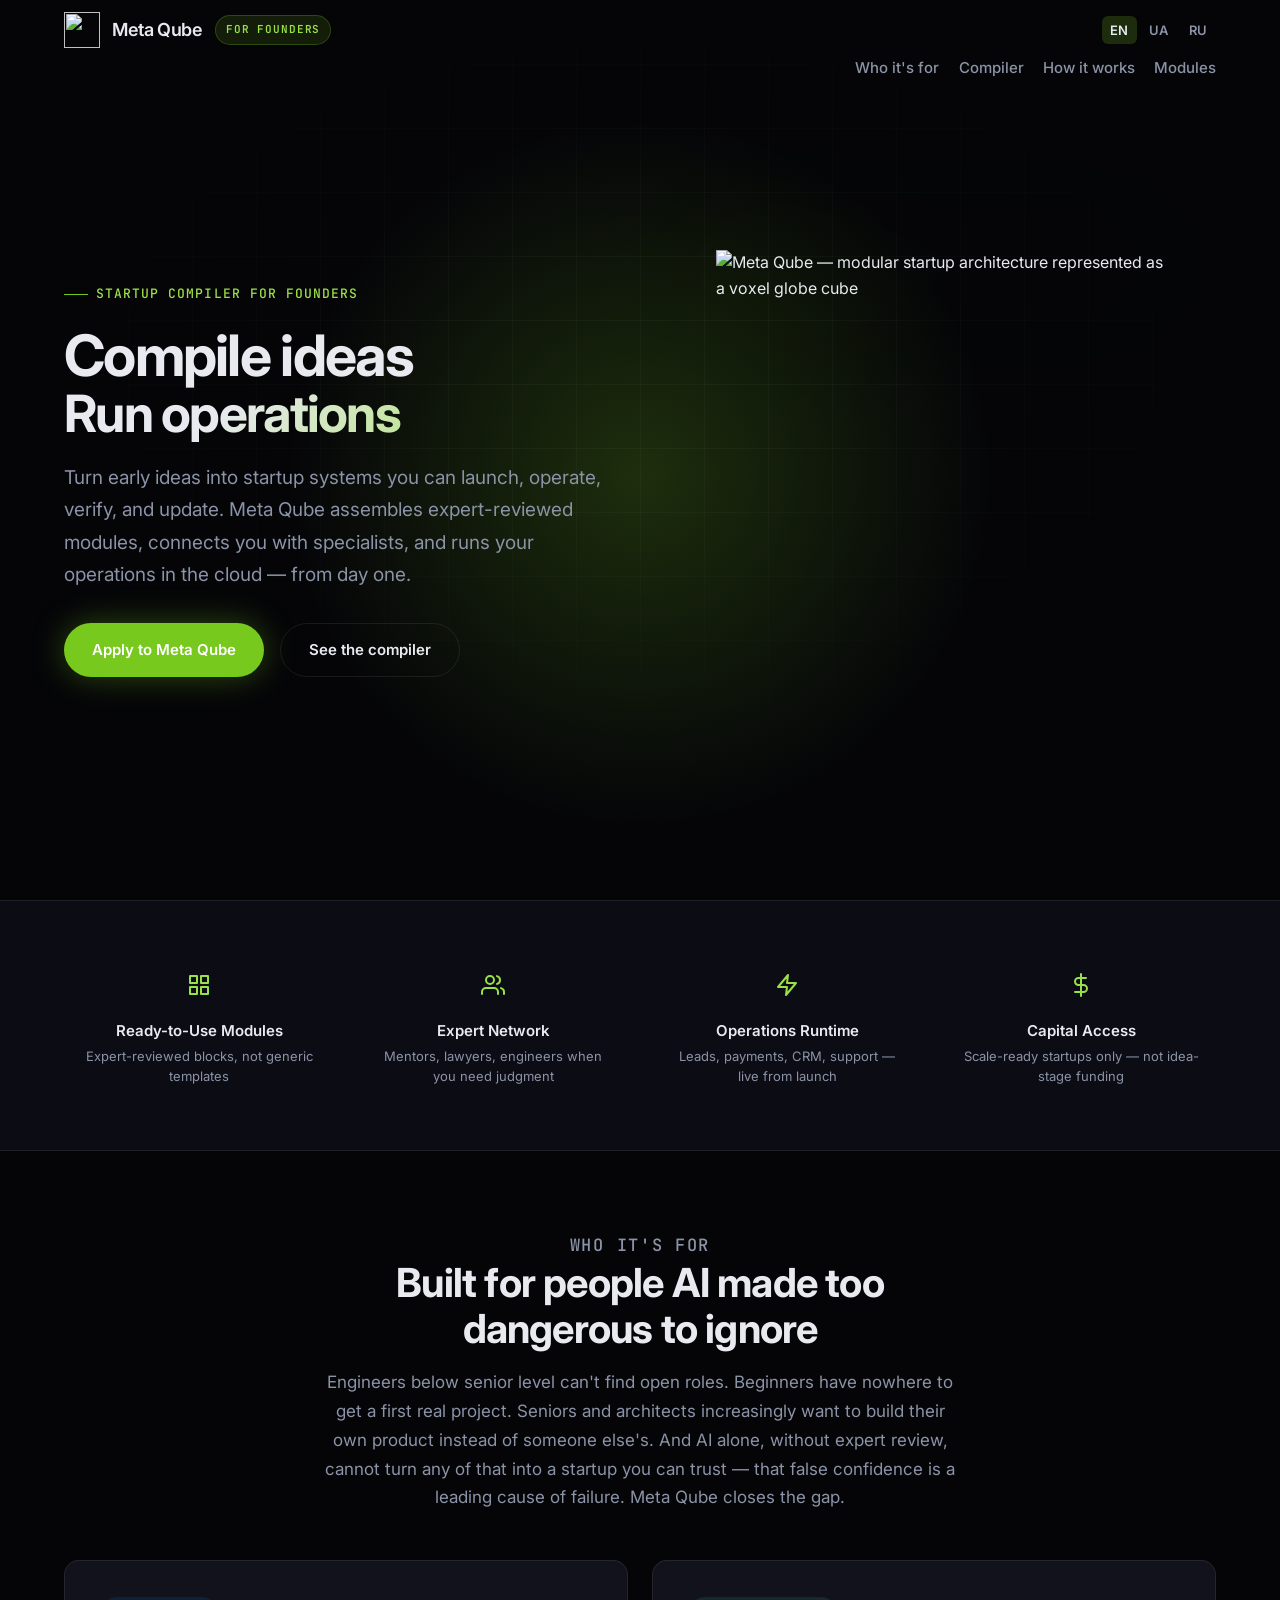
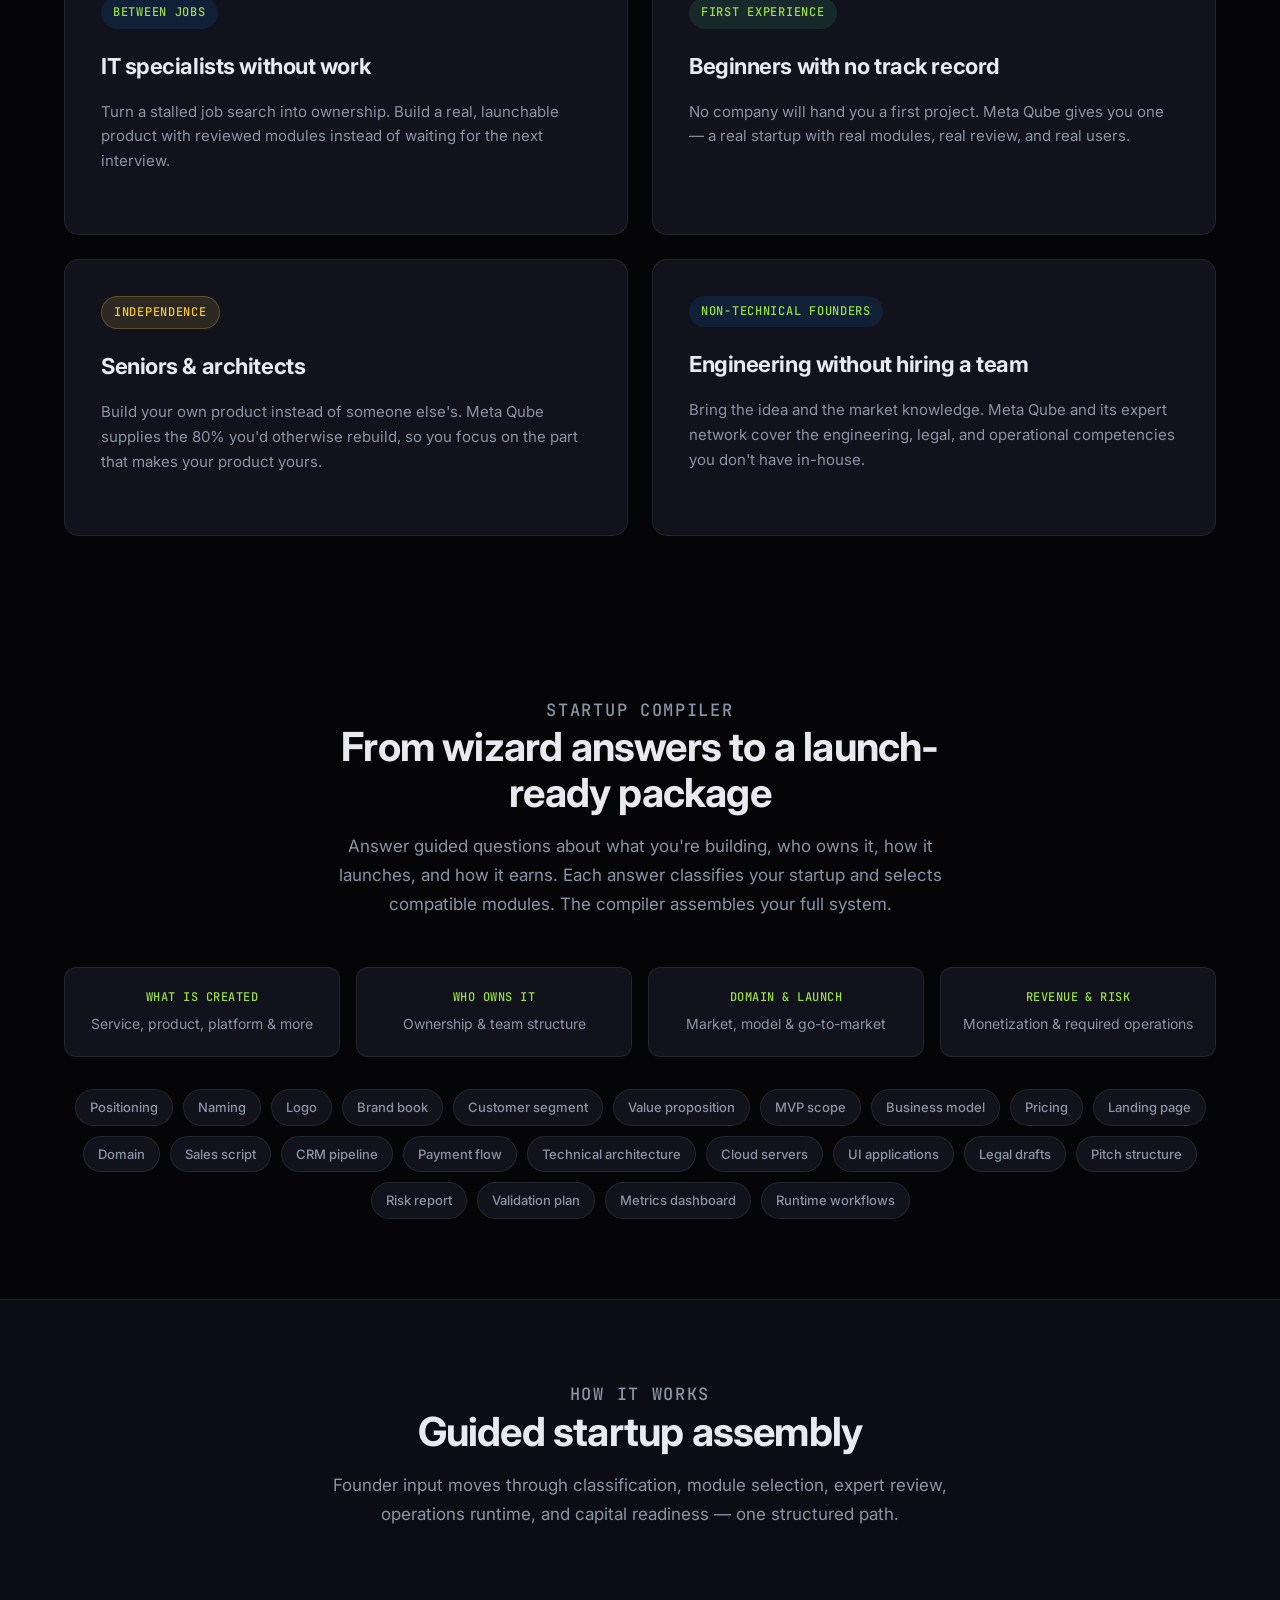
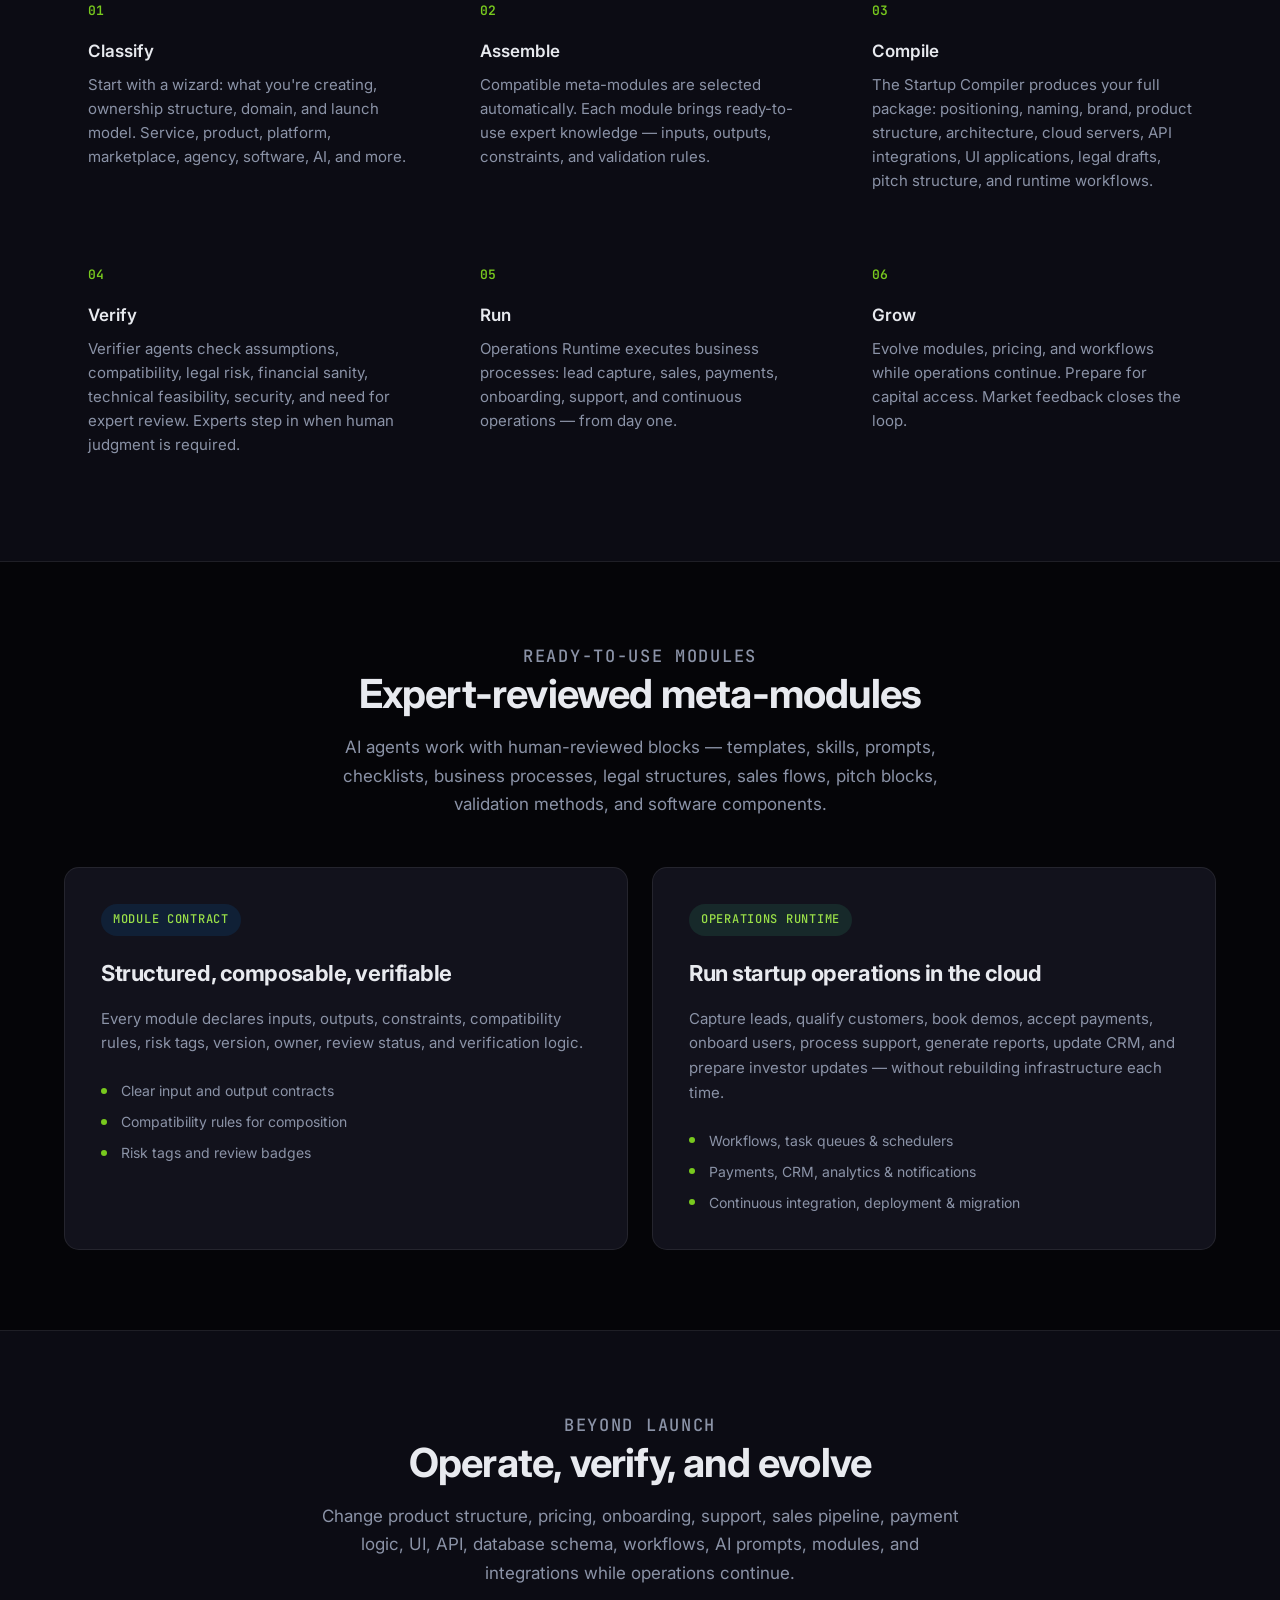
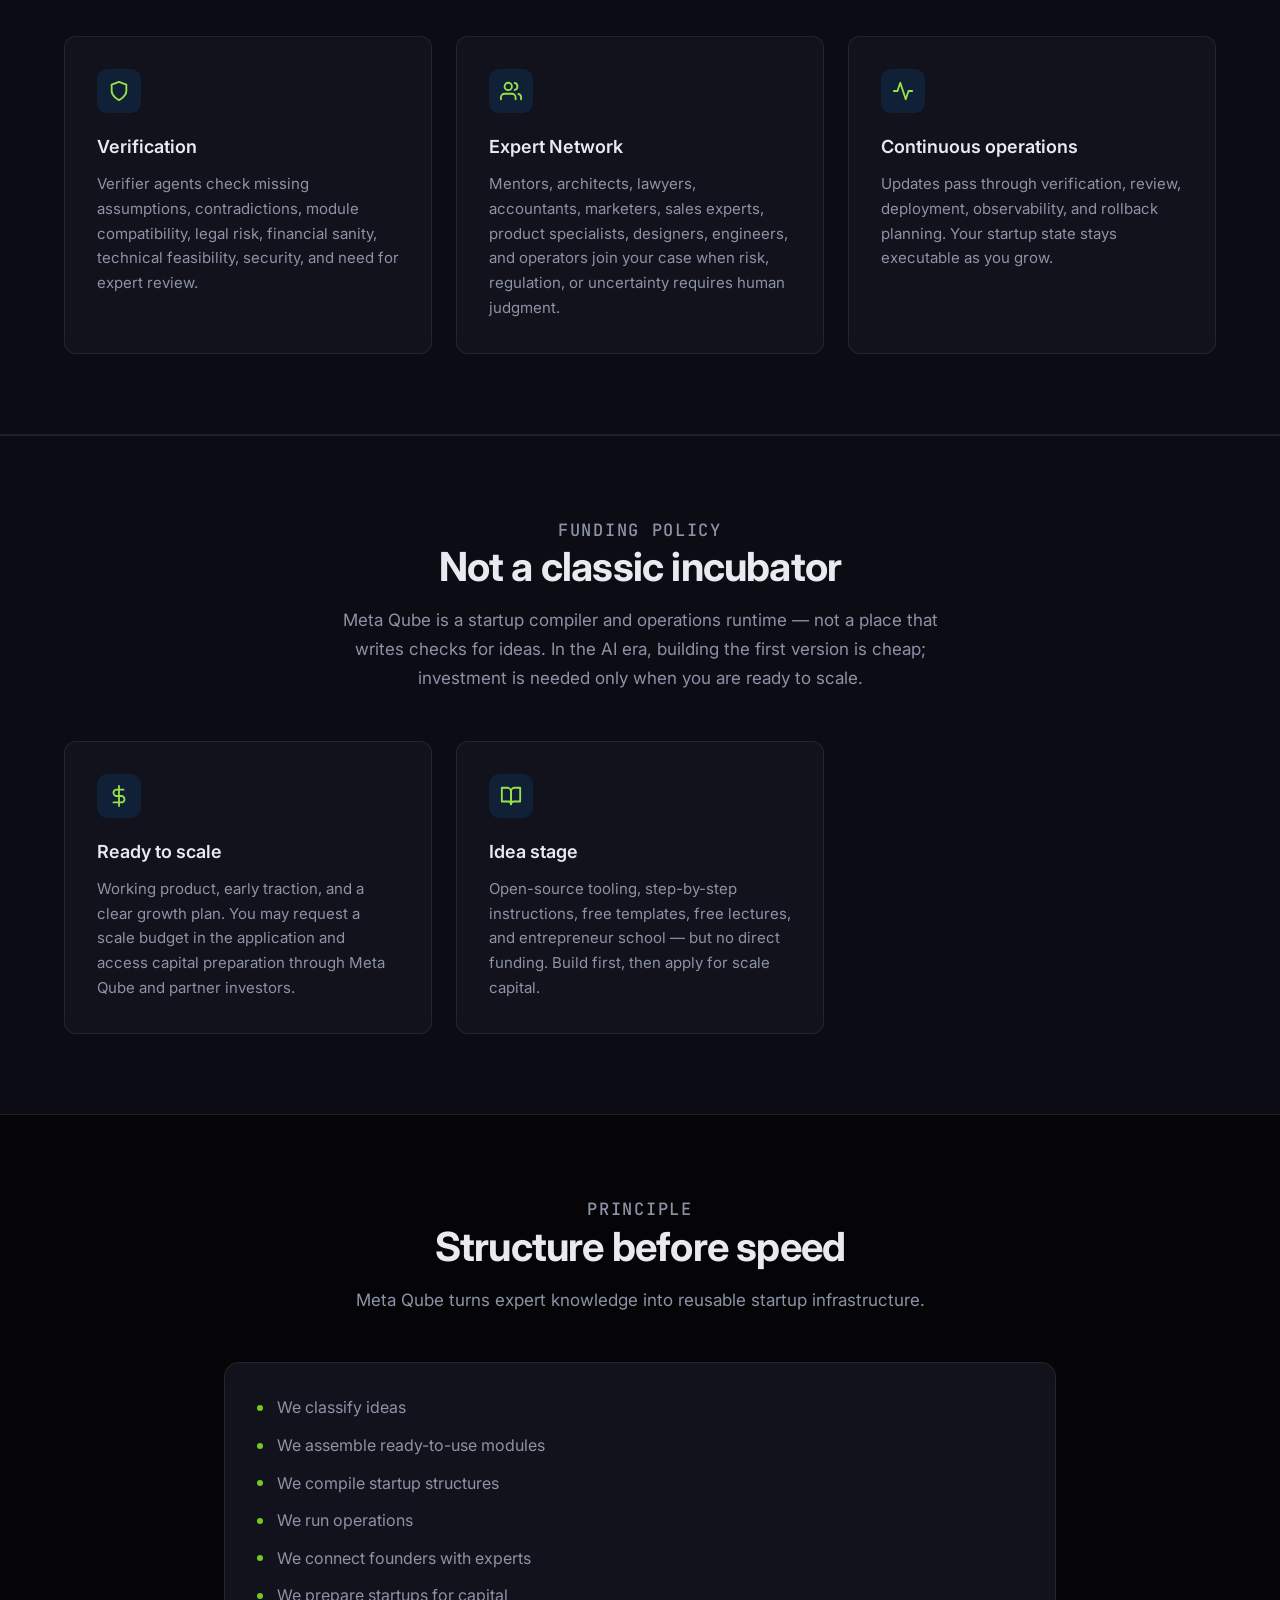
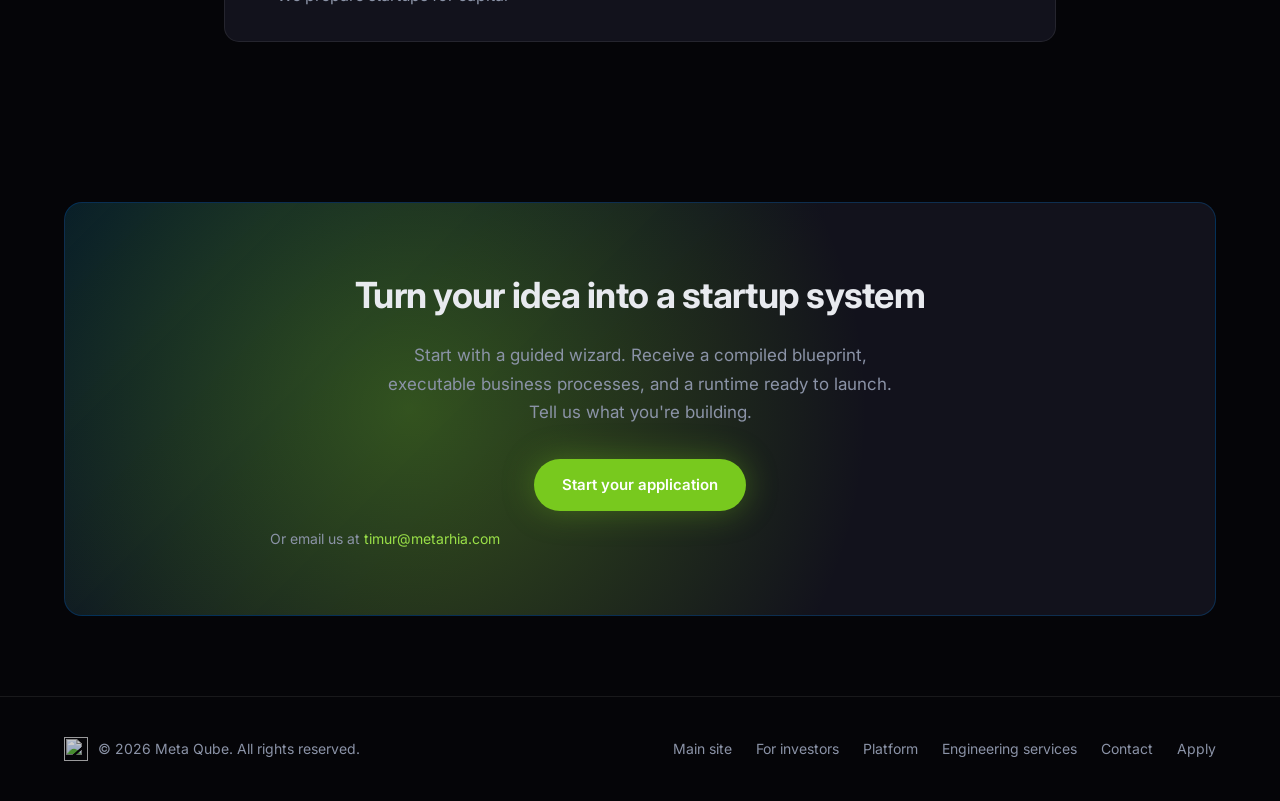
==== commit 89689ad0: "Add links to care site" ====
--- a/index.html
+++ b/index.html
@@ -129,7 +129,7 @@
             </svg>
           </div>
           <div class="pillar-label">Capital Access</div>
-          <div class="pillar-desc">Prepare for grants, angels, and venture capital</div>
+          <div class="pillar-desc">Scale-ready startups only — not idea-stage funding</div>
         </div>
       </div>
     </section>
@@ -407,6 +407,49 @@
       </div>
     </section>
 
+    <section class="capabilities" id="funding-policy">
+      <div class="container">
+        <header class="section-header centered">
+          <p class="section-tag">Funding policy</p>
+          <h2>Not a classic incubator</h2>
+          <p>
+            Meta Qube is a startup compiler and operations runtime — not a place that writes
+            checks for ideas. In the AI era, building the first version is cheap; investment
+            is needed only when you are ready to scale.
+          </p>
+        </header>
+        <div class="card-grid">
+          <article class="card">
+            <div class="card-icon" aria-hidden="true">
+              <svg viewBox="0 0 24 24" fill="none" stroke="currentColor" stroke-width="2" stroke-linecap="round" stroke-linejoin="round">
+                <line x1="12" y1="1" x2="12" y2="23"/>
+                <path d="M17 5H9.5a3.5 3.5 0 0 0 0 7h5a3.5 3.5 0 0 1 0 7H6"/>
+              </svg>
+            </div>
+            <h3>Ready to scale</h3>
+            <p>
+              Working product, early traction, and a clear growth plan. You may request
+              a scale budget in the application and access capital preparation through
+              Meta Qube and partner investors.
+            </p>
+          </article>
+          <article class="card">
+            <div class="card-icon" aria-hidden="true">
+              <svg viewBox="0 0 24 24" fill="none" stroke="currentColor" stroke-width="2" stroke-linecap="round" stroke-linejoin="round">
+                <path d="M2 3h6a4 4 0 0 1 4 4v14a3 3 0 0 0-3-3H2z"/>
+                <path d="M22 3h-6a4 4 0 0 0-4 4v14a3 3 0 0 1 3-3h7z"/>
+              </svg>
+            </div>
+            <h3>Idea stage</h3>
+            <p>
+              Open-source tooling, step-by-step instructions, free templates, free lectures,
+              and entrepreneur school — but no direct funding. Build first, then apply for scale capital.
+            </p>
+          </article>
+        </div>
+      </div>
+    </section>
+
     <section class="formula" id="principle">
       <div class="container">
         <header class="section-header centered">
@@ -453,6 +496,7 @@
         <a href="https://meta-qube.com/">Main site</a>
         <a href="https://capital.meta-qube.com/">For investors</a>
         <a href="https://platform.meta-qube.com/">Platform</a>
+        <a href="https://care.meta-qube.com/">Engineering services</a>
         <a href="mailto:timur@metarhia.com">Contact</a>
         <a href="/apply/">Apply</a>
       </div>
